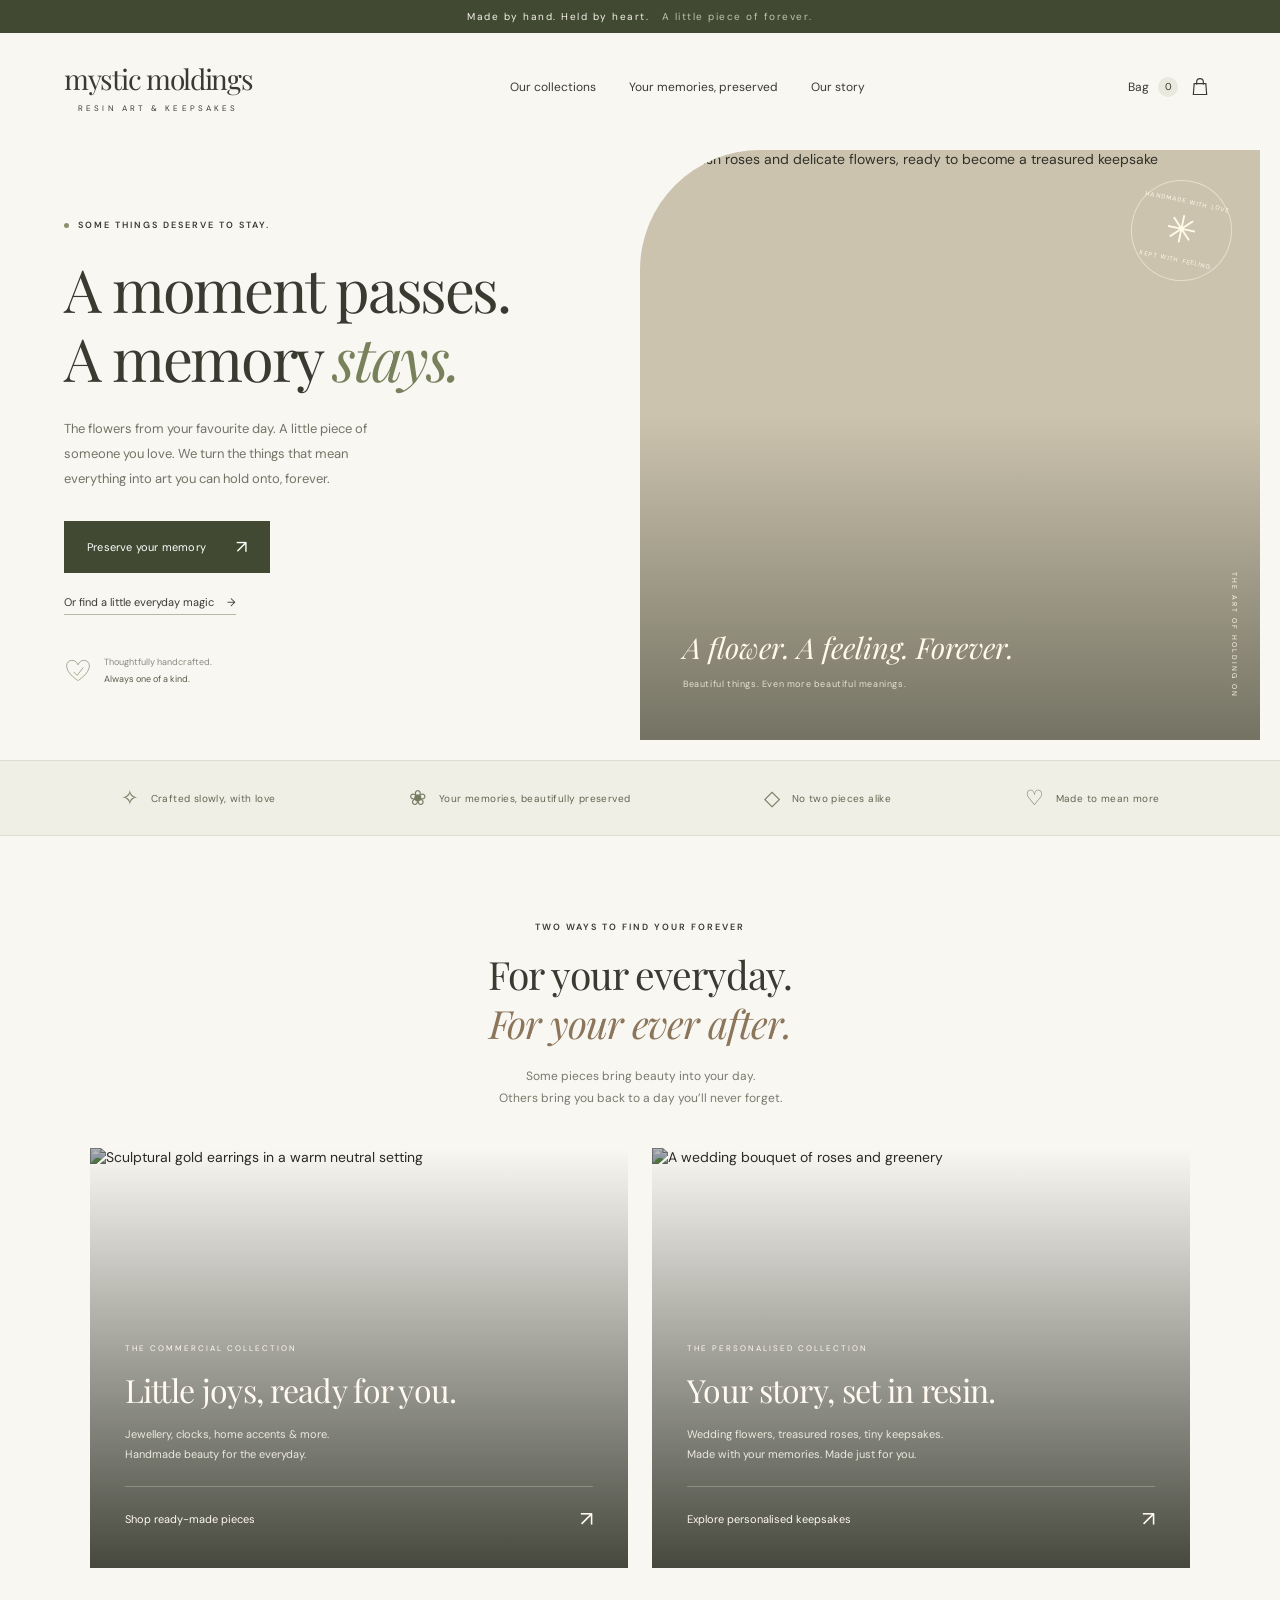
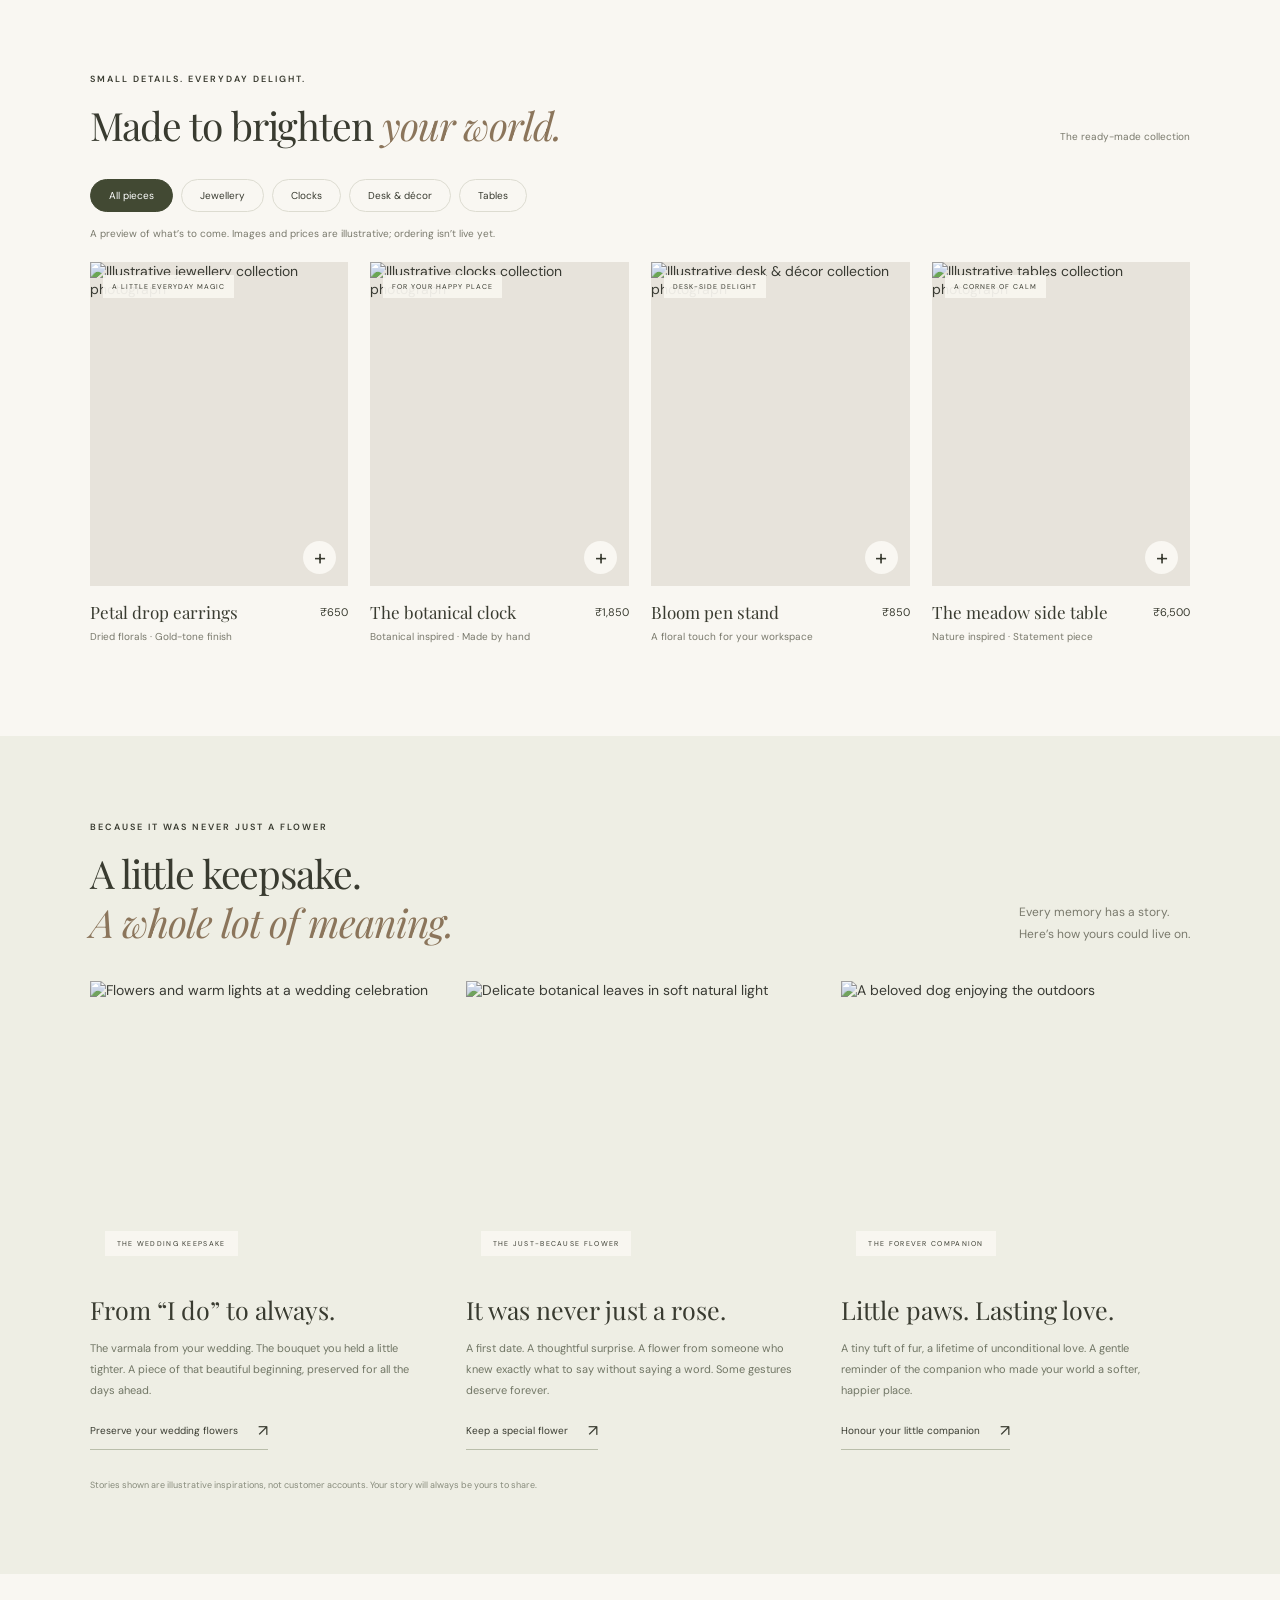
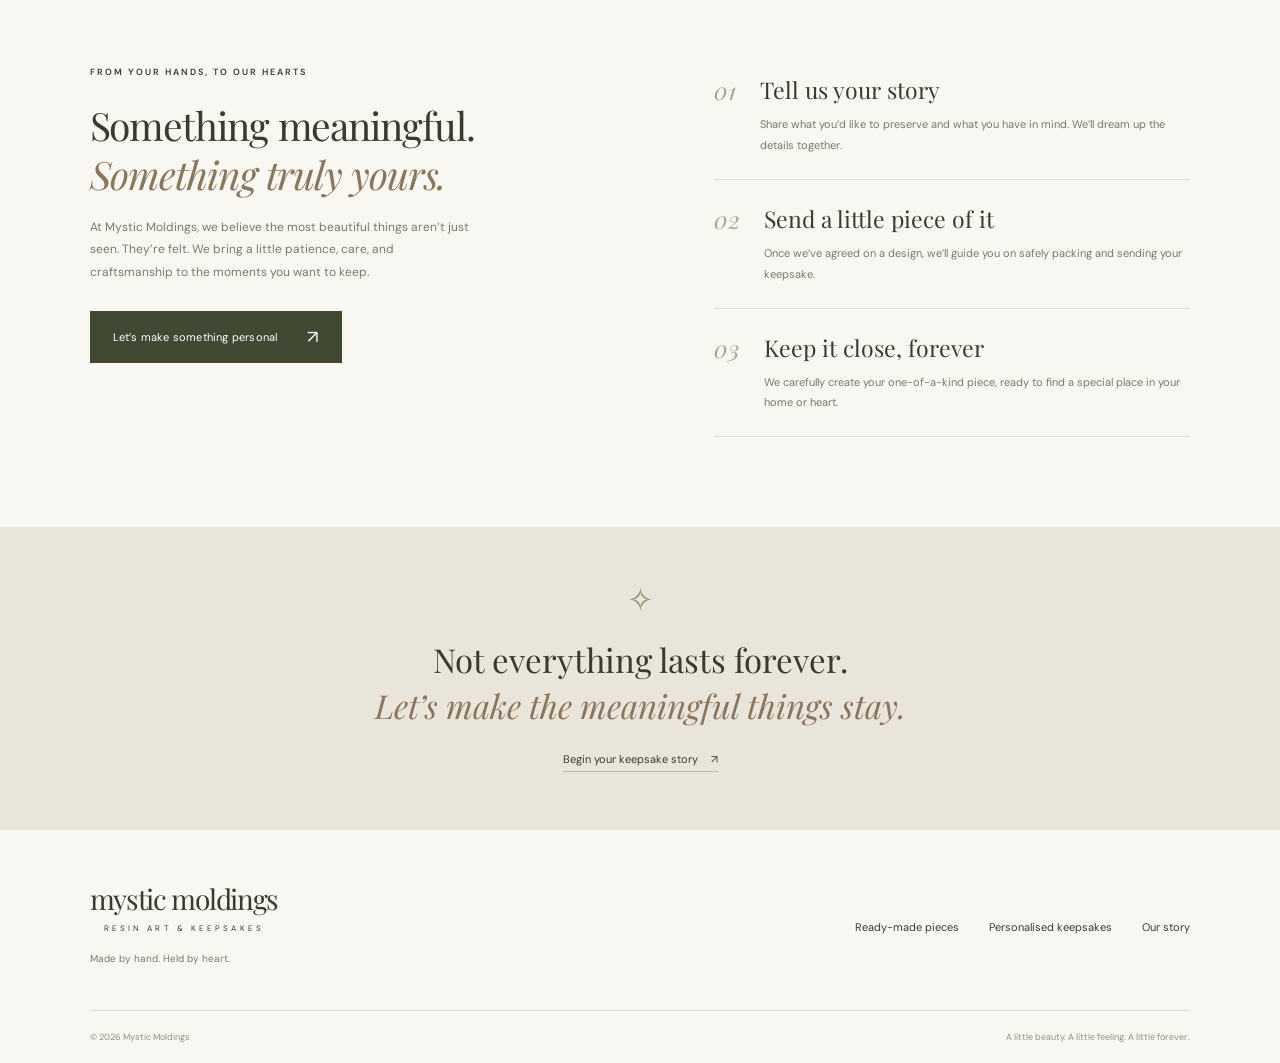
==== index.html @ 3c213ba5 "Build Mystic Moldings resin art storefront" ====
<!DOCTYPE html>
<html lang="en">
<head><meta charset="UTF-8"><meta name="viewport" content="width=device-width,initial-scale=1"><meta name="theme-color" content="#f5f1e9"><title>Mystic Moldings — Keep a little forever</title><link rel="preconnect" href="https://fonts.googleapis.com"><link rel="preconnect" href="https://fonts.gstatic.com" crossorigin><link href="https://fonts.googleapis.com/css2?family=DM+Sans:wght@400;500;600;700&family=Manrope:wght@400;500;600&family=Playfair+Display:ital,wght@0,400;0,500;0,600;1,400;1,500&display=swap" rel="stylesheet"><link rel="stylesheet" href="styles.css"></head>
<body>
<div class="announcement">Made by hand. Held by heart. <span>A little piece of forever.</span></div>
<header class="header"><a class="wordmark" href="#" aria-label="Mystic Moldings home">mystic moldings<span>RESIN ART & KEEPSAKES</span></a><nav aria-label="Main navigation"><a href="#collections">Our collections</a><a href="#keepsakes">Your memories, preserved</a><a href="#about">Our story</a></nav><button class="bag-button" id="open-bag" aria-label="Open shopping bag">Bag <span id="bag-count">0</span><svg viewBox="0 0 24 24" fill="none" stroke="currentColor" stroke-width="1.4"><path d="M5 8h14l1 13H4L5 8Z"/><path d="M8 9V6a4 4 0 0 1 8 0v3"/></svg></button></header>
<main>
<section class="hero"><div class="hero-copy"><p class="eyebrow"><span></span> SOME THINGS DESERVE TO STAY.</p><h1>A moment passes.<br>A memory <em>stays.</em></h1><p class="hero-description">The flowers from your favourite day. A little piece of someone you love. We turn the things that mean everything into art you can hold onto, forever.</p><a class="button dark" href="#keepsakes">Preserve your memory <span>↗</span></a><a class="text-link" href="#shop">Or find a little everyday magic <span>→</span></a><div class="hero-footnote"><svg viewBox="0 0 32 32" fill="none" stroke="currentColor"><path d="M16 27S3 19 3 10c0-7 10-9 13-1 3-8 13-6 13 1 0 9-13 17-13 17Z"/><path d="m11 17 4 4 7-9"/></svg><p>Thoughtfully handcrafted.<br><strong>Always one of a kind.</strong></p></div></div><div class="hero-image"><img src="https://images.unsplash.com/photo-1525310072745-f49212b5ac6d?auto=format&fit=crop&w=1400&q=85" alt="Soft blush roses and delicate flowers, ready to become a treasured keepsake"><div class="image-shade"></div><div class="round-seal">HANDMADE WITH LOVE<span>✳</span>KEPT WITH FEELING</div><div class="image-caption"><span>A flower. A feeling. Forever.</span><p>Beautiful things. Even more beautiful meanings.</p></div><span class="photo-label">THE ART OF HOLDING ON</span></div></section>
<div class="values-strip"><span>✧ <span>Crafted slowly, with love</span></span><span>❀ <span>Your memories, beautifully preserved</span></span><span>◇ <span>No two pieces alike</span></span><span>♡ <span>Made to mean more</span></span></div>
<section class="collections section" id="collections"><div class="section-intro"><p class="eyebrow">TWO WAYS TO FIND YOUR FOREVER</p><h2>For your everyday.<br><em>For your ever after.</em></h2><p>Some pieces bring beauty into your day.<br>Others bring you back to a day you’ll never forget.</p></div><div class="collection-grid"><a class="collection-card everyday" href="#shop"><img src="https://images.unsplash.com/photo-1617038260897-41a1f14a8ca0?auto=format&fit=crop&w=1000&q=85" alt="Sculptural gold earrings in a warm neutral setting" loading="lazy"><div class="collection-overlay"><span class="tiny-label">THE COMMERCIAL COLLECTION</span><h3>Little joys, ready for you.</h3><p>Jewellery, clocks, home accents & more.<br>Handmade beauty for the everyday.</p><span class="collection-link">Shop ready-made pieces <b>↗</b></span></div></a><a class="collection-card personal" href="#keepsakes"><img src="https://images.unsplash.com/photo-1523438885200-e635ba2c371e?auto=format&fit=crop&w=1000&q=85" alt="A wedding bouquet of roses and greenery" loading="lazy"><div class="collection-overlay"><span class="tiny-label">THE PERSONALISED COLLECTION</span><h3>Your story, set in resin.</h3><p>Wedding flowers, treasured roses, tiny keepsakes.<br>Made with your memories. Made just for you.</p><span class="collection-link">Explore personalised keepsakes <b>↗</b></span></div></a></div></section>
<section class="shop section" id="shop"><div class="section-top"><div><p class="eyebrow">SMALL DETAILS. EVERYDAY DELIGHT.</p><h2>Made to brighten <em>your world.</em></h2></div><span class="small-note">The ready-made collection</span></div><div class="filters" role="group" aria-label="Filter products"><button class="active" data-filter="All">All pieces</button><button data-filter="Jewellery">Jewellery</button><button data-filter="Clocks">Clocks</button><button data-filter="Desk & décor">Desk & décor</button><button data-filter="Tables">Tables</button></div><p class="preview-note">A preview of what’s to come. Images and prices are illustrative; ordering isn’t live yet.</p><div class="product-grid" id="products"></div></section>
<section class="keepsakes section" id="keepsakes"><div class="section-top"><div><p class="eyebrow">BECAUSE IT WAS NEVER JUST A FLOWER</p><h2>A little keepsake.<br><em>A whole lot of meaning.</em></h2></div><p>Every memory has a story.<br>Here’s how yours could live on.</p></div><div class="story-grid"><article class="story-card"><div class="story-image"><img src="https://images.unsplash.com/photo-1519741497674-611481863552?auto=format&fit=crop&w=800&q=85" alt="Flowers and warm lights at a wedding celebration" loading="lazy"><span>THE WEDDING KEEPSAKE</span></div><h3>From “I do” to always.</h3><p>The varmala from your wedding. The bouquet you held a little tighter. A piece of that beautiful beginning, preserved for all the days ahead.</p><button class="story-link" data-keepsake="Wedding flowers / varmala">Preserve your wedding flowers <span>↗</span></button></article><article class="story-card"><div class="story-image"><img src="https://images.unsplash.com/photo-1497250681960-ef046c08a56e?auto=format&fit=crop&w=800&q=85" alt="Delicate botanical leaves in soft natural light" loading="lazy"><span>THE JUST-BECAUSE FLOWER</span></div><h3>It was never just a rose.</h3><p>A first date. A thoughtful surprise. A flower from someone who knew exactly what to say without saying a word. Some gestures deserve forever.</p><button class="story-link" data-keepsake="Rose / flower bouquet">Keep a special flower <span>↗</span></button></article><article class="story-card"><div class="story-image"><img src="https://images.unsplash.com/photo-1543466835-00a7907e9de1?auto=format&fit=crop&w=800&q=85" alt="A beloved dog enjoying the outdoors" loading="lazy"><span>THE FOREVER COMPANION</span></div><h3>Little paws. Lasting love.</h3><p>A tiny tuft of fur, a lifetime of unconditional love. A gentle reminder of the companion who made your world a softer, happier place.</p><button class="story-link" data-keepsake="Pet hair keepsake">Honour your little companion <span>↗</span></button></article></div><p class="story-disclaimer">Stories shown are illustrative inspirations, not customer accounts. Your story will always be yours to share.</p></section>
<section class="process section" id="about"><div class="process-intro"><p class="eyebrow">FROM YOUR HANDS, TO OUR HEARTS</p><h2>Something meaningful.<br><em>Something truly yours.</em></h2><p>At Mystic Moldings, we believe the most beautiful things aren’t just seen. They’re felt. We bring a little patience, care, and craftsmanship to the moments you want to keep.</p><button class="button dark" data-keepsake="Other special keepsake">Let’s make something personal <span>↗</span></button></div><div class="steps"><div><span>01</span><article><h3>Tell us your story</h3><p>Share what you’d like to preserve and what you have in mind. We’ll dream up the details together.</p></article></div><div><span>02</span><article><h3>Send a little piece of it</h3><p>Once we’ve agreed on a design, we’ll guide you on safely packing and sending your keepsake.</p></article></div><div><span>03</span><article><h3>Keep it close, forever</h3><p>We carefully create your one-of-a-kind piece, ready to find a special place in your home or heart.</p></article></div></div></section>
<section class="closing"><span>✧</span><p>Not everything lasts forever.<br><em>Let’s make the meaningful things stay.</em></p><button class="text-link" data-keepsake="Other special keepsake">Begin your keepsake story <span>↗</span></button></section>
</main><footer><div><a class="wordmark" href="#">mystic moldings<span>RESIN ART & KEEPSAKES</span></a><p>Made by hand. Held by heart.</p></div><div class="footer-links"><a href="#shop">Ready-made pieces</a><a href="#keepsakes">Personalised keepsakes</a><a href="#about">Our story</a></div><div class="footer-bottom"><span>© <span id="year"></span> Mystic Moldings</span><span>A little beauty. A little feeling. A little forever.</span></div></footer>
<dialog id="bag-dialog"><div class="dialog-heading"><h2>Your bag <em id="bag-title-count"></em></h2><button class="close" data-close aria-label="Close shopping bag">×</button></div><div id="bag-items"></div><div id="bag-total"></div><p class="dialog-note">This is a collection preview. Checkout will be available when the shop launches.</p><button class="button dark full" data-close>Continue exploring <span>→</span></button></dialog>
<dialog id="custom-dialog"><div class="dialog-heading"><h2>Start <em>your story.</em></h2><button class="close" data-close aria-label="Close personalisation form">×</button></div><p class="form-intro">A few little details to imagine your one-of-a-kind keepsake.</p><form id="custom-form"><label>Your name<input name="name" required maxlength="80" autocomplete="name" placeholder="What should we call you?"></label><label>Email address<input name="email" type="email" required autocomplete="email" placeholder="you@example.com"></label><label>What would you like to preserve?<select name="keepsake"><option>Wedding flowers / varmala</option><option>Rose / flower bouquet</option><option>Pet hair keepsake</option><option>Other special keepsake</option></select></label><label>A little about your idea<textarea name="story" rows="3" maxlength="2000" placeholder="A favourite shape, a meaningful detail, or the story behind it…"></textarea></label><p class="dialog-note">The enquiry service isn’t connected yet. You can download your details to keep and share later. Nothing is sent or stored online.</p><button class="button dark full" type="submit">Download my enquiry <span>↓</span></button><p id="form-status" role="status"></p></form></dialog><div class="toast" id="toast" role="status"></div><script src="script.js"></script>
</body></html>
---- styles.css ----
:root{--paper:#f9f7f2;--ink:#393b30;--muted:#79796c;--line:#dddcd1;--olive:#424933;--serif:'Playfair Display',Georgia,serif}*{box-sizing:border-box}html{scroll-behavior:smooth;scroll-padding-top:30px}body{margin:0;background:var(--paper);color:var(--ink);font-family:'DM Sans',sans-serif;font-size:14px}button,input,select,textarea{font:inherit}button,a{-webkit-tap-highlight-color:transparent}button{cursor:pointer}a{color:inherit;text-decoration:none}button{color:inherit}button:focus-visible,a:focus-visible{outline:2px solid #a77751;outline-offset:5px}.announcement{background:var(--olive);color:#f6f3e9;text-align:center;padding:10px 20px;font-size:10px;letter-spacing:1.5px}.announcement span{margin-left:8px;opacity:.7}.header{max-width:1500px;margin:auto;padding:27px 5%;display:flex;align-items:center;justify-content:space-between;gap:24px}.wordmark{font-family:var(--serif);font-size:28px;letter-spacing:-1.3px;display:inline-block;white-space:nowrap}.wordmark>span{font-family:'DM Sans',sans-serif;display:block;text-align:center;font-size:8px;letter-spacing:3.1px;margin-top:6px}.header nav{display:flex;gap:33px;font-size:12px}.header nav a:hover,.footer-links a:hover{color:#9c6b4d}.bag-button{border:0;background:none;display:flex;gap:9px;align-items:center;font-size:12px}.bag-button svg{width:20px;margin-left:3px}.bag-button>span{background:#e9e9df;border-radius:50%;height:20px;width:20px;display:grid;place-items:center;font-size:10px}.hero{max-width:1500px;margin:auto;display:grid;grid-template-columns:1fr 1fr;min-height:620px}.hero-copy{padding:77px 10% 48px}.eyebrow{font-size:9px;font-weight:600;letter-spacing:2px;line-height:1.8;margin:0 0 21px}.hero .eyebrow{display:flex;align-items:center;gap:9px}.eyebrow>span{height:5px;width:5px;background:#8b906c;border-radius:50%}h1,h2,h3,p{margin-top:0}h1,h2,h3{font-family:var(--serif);font-weight:400}h1{font-size:clamp(44px,4.65vw,70px);line-height:1.16;letter-spacing:-2.4px;margin-bottom:25px}em{font-weight:400;color:#8b755b}h1 em{color:#78805c}.hero-description{max-width:345px;font-size:13px;line-height:1.9;color:#737365;margin-bottom:30px}.button{display:inline-flex;align-items:center;justify-content:space-between;gap:30px;border:0;padding:17px 23px;font-size:11px;letter-spacing:.2px;transition:background .2s,transform .2s}.button:hover{transform:translateY(-2px)}.dark{background:var(--olive);color:white}.dark:hover{background:#596145}.button>span{font-size:18px;line-height:1}.text-link{display:flex;align-items:center;width:max-content;gap:13px;font-size:11px;background:none;padding:0 0 5px;border:0;border-bottom:1px solid #b9b8a7}.hero .text-link{margin-top:22px}.hero-footnote{display:flex;align-items:center;gap:12px;margin-top:39px}.hero-footnote svg{width:28px;color:#999f83}.hero-footnote p{font-size:9px;line-height:1.8;margin:0;color:#8a8a7e}.hero-footnote strong{font-weight:400;color:#565b48}.hero-image{position:relative;overflow:hidden;margin:10px 20px 20px 0;border-radius:120px 0 0 0;min-height:590px;background:#ccc3ae}.hero-image>img{width:100%;height:100%;position:absolute;object-fit:cover;object-position:center 57%;filter:brightness(.82) saturate(.68)}.image-shade{position:absolute;inset:0;background:linear-gradient(transparent 45%,#23291e85)}.round-seal{position:absolute;top:30px;right:28px;border-radius:50%;width:101px;height:101px;border:1px solid #f4f3dc99;display:flex;flex-direction:column;justify-content:center;align-items:center;color:#fffbe8;font-size:6px;letter-spacing:1.2px;transform:rotate(12deg);gap:3px}.round-seal span{font-size:38px;line-height:1.2}.image-caption{position:absolute;bottom:50px;left:43px;color:#fff9ec}.image-caption>span{font-family:var(--serif);font-style:italic;font-size:29px}.image-caption p{font-size:9px;letter-spacing:.6px;margin:12px 0 0;opacity:.8}.photo-label{position:absolute;right:21px;bottom:42px;writing-mode:vertical-rl;color:#fff9ec;font-size:7px;letter-spacing:2px}.values-strip{display:flex;justify-content:space-around;gap:20px;padding:23px 5%;border-block:1px solid var(--line);background:#efefe5}.values-strip>span{display:flex;align-items:center;gap:12px;color:#747b5f;font-size:21px}.values-strip>span>span{color:#616651;font-size:10px;letter-spacing:.4px}.section{padding:83px 7%;max-width:1440px;margin:auto}.section-intro{text-align:center;margin-bottom:38px}.section-intro .eyebrow{margin-bottom:15px}h2{font-size:39px;line-height:1.25;letter-spacing:-1.1px;margin-bottom:17px}.section-intro>p:last-child,.section-top>p{font-size:12px;color:var(--muted);line-height:1.9;margin:0}.collection-grid{display:grid;grid-template-columns:1fr 1fr;gap:24px}.collection-card{height:420px;position:relative;overflow:hidden}.collection-card>img{width:100%;height:100%;object-fit:cover;transition:transform .6s;filter:brightness(.72) saturate(.65)}.collection-card:hover>img{transform:scale(1.035)}.collection-overlay{position:absolute;inset:0;background:linear-gradient(transparent,#24271bd6);display:flex;flex-direction:column;justify-content:flex-end;padding:35px;color:#fff9ef}.tiny-label{font-size:8px;letter-spacing:2px;margin-bottom:15px}.collection-overlay h3{font-size:32px;margin-bottom:13px;letter-spacing:-.7px}.collection-overlay p{font-size:11px;line-height:1.9;color:#ece9de}.collection-link{display:flex;justify-content:space-between;align-items:center;border-top:1px solid #ddd9c94f;margin-top:10px;padding-top:18px;font-size:11px}.collection-link b{font-size:21px;font-weight:400}.shop{padding-top:20px}.section-top{display:flex;justify-content:space-between;align-items:flex-end;gap:30px;margin-bottom:26px}.section-top .eyebrow{margin-bottom:14px}.section-top h2{margin:0}.small-note{font-size:10px;color:var(--muted);padding-bottom:7px}.filters{display:flex;gap:8px;margin:29px 0 15px;flex-wrap:wrap}.filters button{border:1px solid var(--line);border-radius:20px;background:transparent;padding:9px 18px;font-size:10px}.filters .active{background:var(--olive);border-color:var(--olive);color:white}.preview-note{font-size:10px;color:var(--muted);margin-bottom:22px}.product-grid{display:grid;grid-template-columns:repeat(4,1fr);gap:22px}.product-image{aspect-ratio:4/5;position:relative;background:#e7e3db;overflow:hidden}.product-image img{height:100%;width:100%;object-fit:cover;filter:saturate(.7);transition:transform .4s}.product-card:hover img{transform:scale(1.04)}.product-tag{position:absolute;left:13px;top:13px;font-size:7px;letter-spacing:1px;background:#f9f7f0ed;padding:7px 9px}.add-bag{position:absolute;right:12px;bottom:12px;border:0;background:var(--paper);border-radius:50%;width:33px;height:33px;font-size:22px;transition:background .2s}.add-bag:hover{background:#dfe3cf}.product-meta{display:flex;justify-content:space-between;gap:6px;align-items:center;margin-top:15px}.product-meta h3{font-size:17px;margin:0}.product-meta span{font-size:11px;white-space:nowrap}.product-card>p{font-size:10px;color:var(--muted);margin-top:7px}.keepsakes{background:#eeeee4;max-width:none;padding-inline:max(7%,calc((100% - 1240px)/2))}.story-grid{display:grid;grid-template-columns:repeat(3,1fr);gap:27px;margin-top:35px}.story-image{height:290px;position:relative;overflow:hidden}.story-image img{width:100%;height:100%;object-fit:cover;filter:saturate(.6)}.story-image span{position:absolute;bottom:15px;left:15px;background:#f9f7f2ed;padding:8px 12px;font-size:7px;letter-spacing:1.3px}.story-card h3{font-size:25px;margin:22px 0 12px}.story-card>p{font-size:11px;line-height:1.9;color:#717665;max-width:330px}.story-link{border:0;border-bottom:1px solid #b9beaa;background:none;font-size:10px;padding:8px 0;display:flex;gap:20px;align-items:center}.story-link span{font-size:16px}.story-disclaimer{font-size:9px;color:#878b7b;margin:29px 0 0}.process{display:grid;grid-template-columns:1.1fr 1fr;gap:100px;padding-block:90px}.process-intro>p:not(.eyebrow){font-size:12px;line-height:1.9;color:var(--muted);max-width:380px;margin-bottom:27px}.steps>div{display:flex;gap:24px;padding:23px 0;border-bottom:1px solid var(--line)}.steps>div:first-child{padding-top:10px}.steps>div>span{font-family:var(--serif);font-style:italic;font-size:24px;color:#a2a68f}.steps h3{font-size:23px;margin-bottom:9px}.steps p{font-size:11px;color:var(--muted);line-height:1.9;margin-bottom:0}.closing{text-align:center;background:#e9e5db;padding:52px 20px 58px}.closing>span{font-size:32px;color:#939878}.closing>p{font-family:var(--serif);font-size:33px;line-height:1.4;margin:15px 0 23px}.closing .text-link{margin:auto}footer{padding:50px 7% 20px;display:flex;justify-content:space-between;flex-wrap:wrap;gap:35px}footer>div>p{font-size:10px;color:var(--muted);margin-top:17px}.footer-links{display:flex;gap:30px;align-items:center;font-size:11px}.footer-bottom{width:100%;border-top:1px solid var(--line);padding-top:20px;display:flex;justify-content:space-between;color:#909183;font-size:9px}dialog{border:1px solid var(--line);background:var(--paper);color:var(--ink);padding:30px;width:min(520px,calc(100% - 30px));max-height:90dvh}dialog::backdrop{background:#21281980;backdrop-filter:blur(4px)}.dialog-heading{display:flex;justify-content:space-between;align-items:center;gap:20px}.dialog-heading h2{font-size:30px}.close{border:0;background:none;font-size:28px;padding:0 5px;align-self:flex-start}.dialog-note{font-size:11px;color:var(--muted);line-height:1.7;margin:20px 0}.full{width:100%}.form-intro{font-size:12px;color:var(--muted);line-height:1.7}form label{display:block;margin-top:18px;font-size:11px}input,select,textarea{display:block;width:100%;margin-top:8px;padding:12px;border:1px solid #cfcebf;border-radius:0;background:#fffdf7;color:var(--ink);font-size:12px}textarea{resize:vertical}.toast{position:fixed;bottom:25px;left:50%;transform:translate(-50%,20px);background:var(--olive);color:white;padding:14px 24px;font-size:12px;opacity:0;pointer-events:none;transition:.3s;z-index:5}.toast.visible{opacity:1;transform:translate(-50%,0)}.bag-item{display:flex;align-items:center;gap:15px;padding:17px 0;border-bottom:1px solid var(--line)}.bag-item img{width:62px;height:75px;object-fit:cover}.bag-item-info{flex:1}.bag-item h3{font-size:19px;margin-bottom:7px}.bag-item p{font-size:11px;margin:0}.remove-item{background:none;border:0;font-size:10px;text-decoration:underline}#bag-total{margin-top:20px;display:flex;justify-content:space-between}#form-status{font-size:11px;line-height:1.6} .empty-bag{padding:30px 0;color:var(--muted);line-height:1.8}
@media(min-width:1500px){.hero-copy{padding-left:75px}.hero-image{margin-right:0}}@media(max-width:1000px){.header nav{gap:18px}.hero-copy{padding:60px 8% 35px}h1{font-size:49px}.hero-image{min-height:560px}.hero{min-height:0}.image-caption{left:25px}.image-caption>span{font-size:25px}.section{padding:65px 5%}.shop{padding-top:15px}.collection-card{height:380px}.collection-overlay{padding:25px}.collection-overlay h3{font-size:27px}.product-grid{gap:15px}.product-meta{align-items:flex-start;flex-direction:column}.story-image{height:240px}.process{gap:45px}h2{font-size:34px}}@media(max-width:700px){.announcement{font-size:8px;padding:9px}.announcement span{margin-left:3px}.header{padding:21px 6%;flex-wrap:wrap;gap:21px}.wordmark{font-size:25px}.header nav{order:3;width:100%;justify-content:space-between;gap:10px;font-size:10px}.hero{grid-template-columns:1fr}.hero-copy{padding:42px 7% 35px}.hero .eyebrow{font-size:8px}h1{font-size:clamp(43px,9.7vw,64px)}.hero-description{max-width:400px;font-size:12px}.hero-footnote{margin-top:25px}.hero-image{min-height:420px;margin:0 5% 24px;border-radius:85px 0 0 0}.image-caption{bottom:30px;left:26px}.round-seal{width:82px;height:82px;font-size:5px;right:22px;top:22px}.values-strip{display:grid;grid-template-columns:1fr 1fr;gap:15px;padding:19px 6%}.values-strip>span{gap:8px;font-size:19px}.values-strip>span>span{font-size:8px;letter-spacing:0}.section{padding:52px 6%}h2{font-size:32px}.section-intro{margin-bottom:28px}.collection-grid{grid-template-columns:1fr;gap:18px}.collection-card{height:370px}.collection-overlay{padding:27px}.collection-overlay h3{font-size:30px}.section-top{display:block}.section-top>p{margin-top:18px}.small-note{display:block;margin-top:15px}.shop{padding-top:8px}.product-grid{grid-template-columns:repeat(2,1fr);gap:23px 15px}.product-meta h3{font-size:18px}.filters{gap:6px}.filters button{padding:8px 12px;font-size:9px}.preview-note{line-height:1.7}.story-grid{grid-template-columns:1fr;gap:35px}.story-image{height:330px}.story-card>p{max-width:none}.story-card h3{margin-top:18px}.story-disclaimer{line-height:1.7}.process{grid-template-columns:1fr;gap:30px}.closing>p{font-size:27px}.footer-links{flex-direction:column;align-items:flex-start;gap:14px}.footer-bottom{font-size:8px;gap:20px;line-height:1.7}footer{padding:37px 6% 20px}.photo-label{font-size:6px}.toast{max-width:90%;width:max-content;text-align:center}.dialog-heading h2{font-size:27px}}@media(prefers-reduced-motion:reduce){html{scroll-behavior:auto}*,*::before,*::after{transition:none!important}}
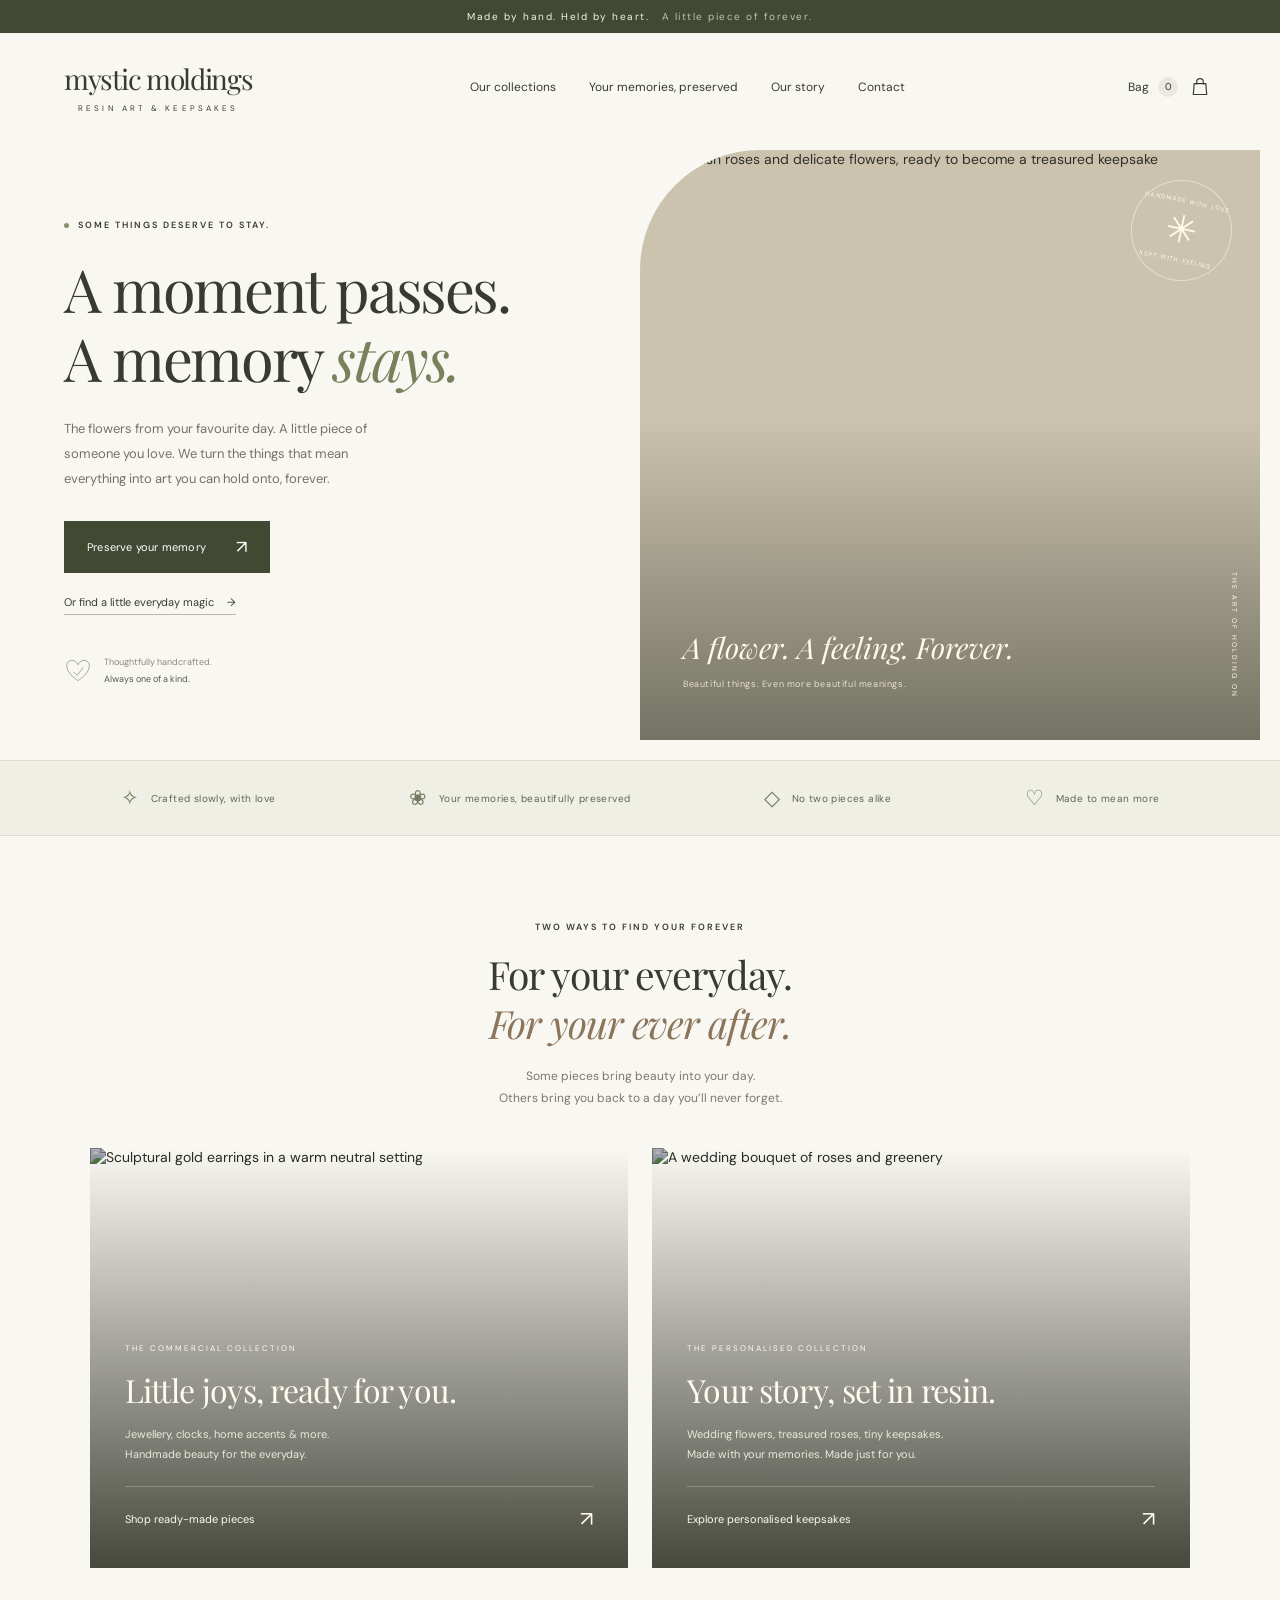
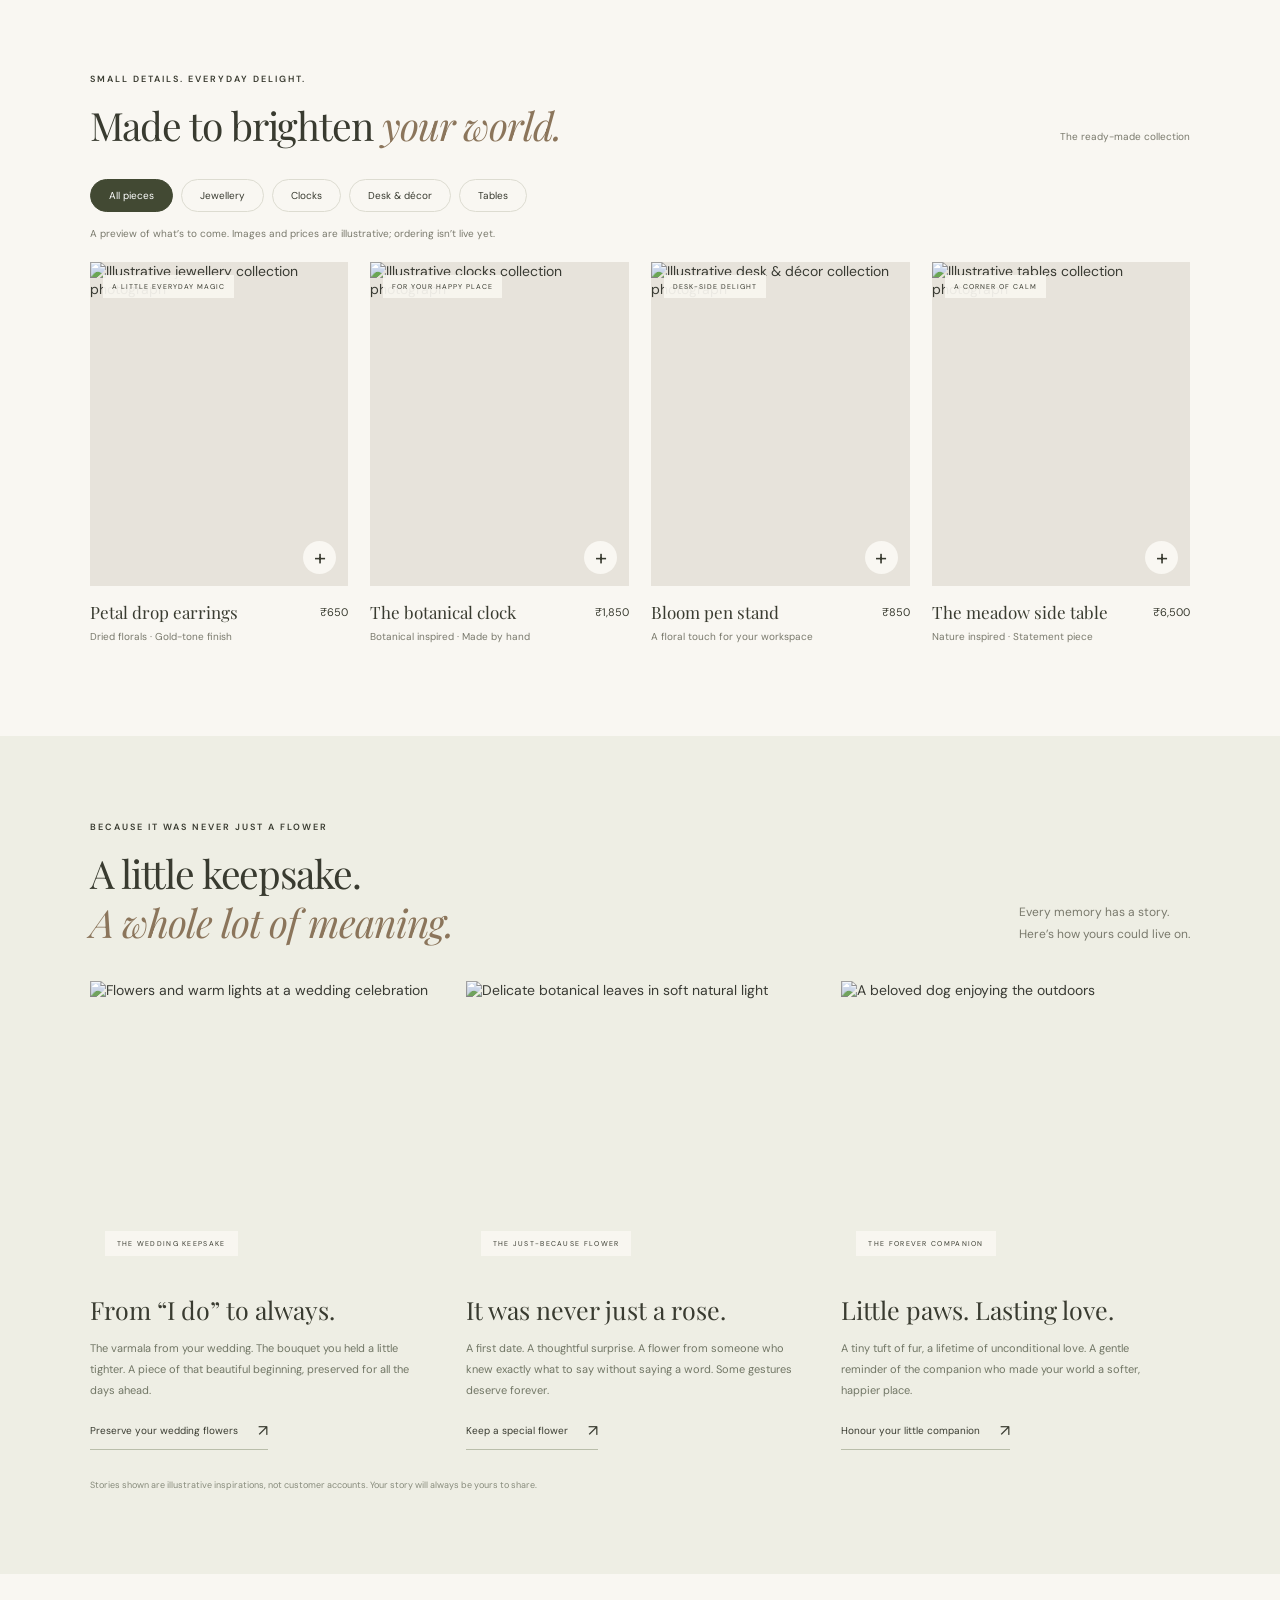
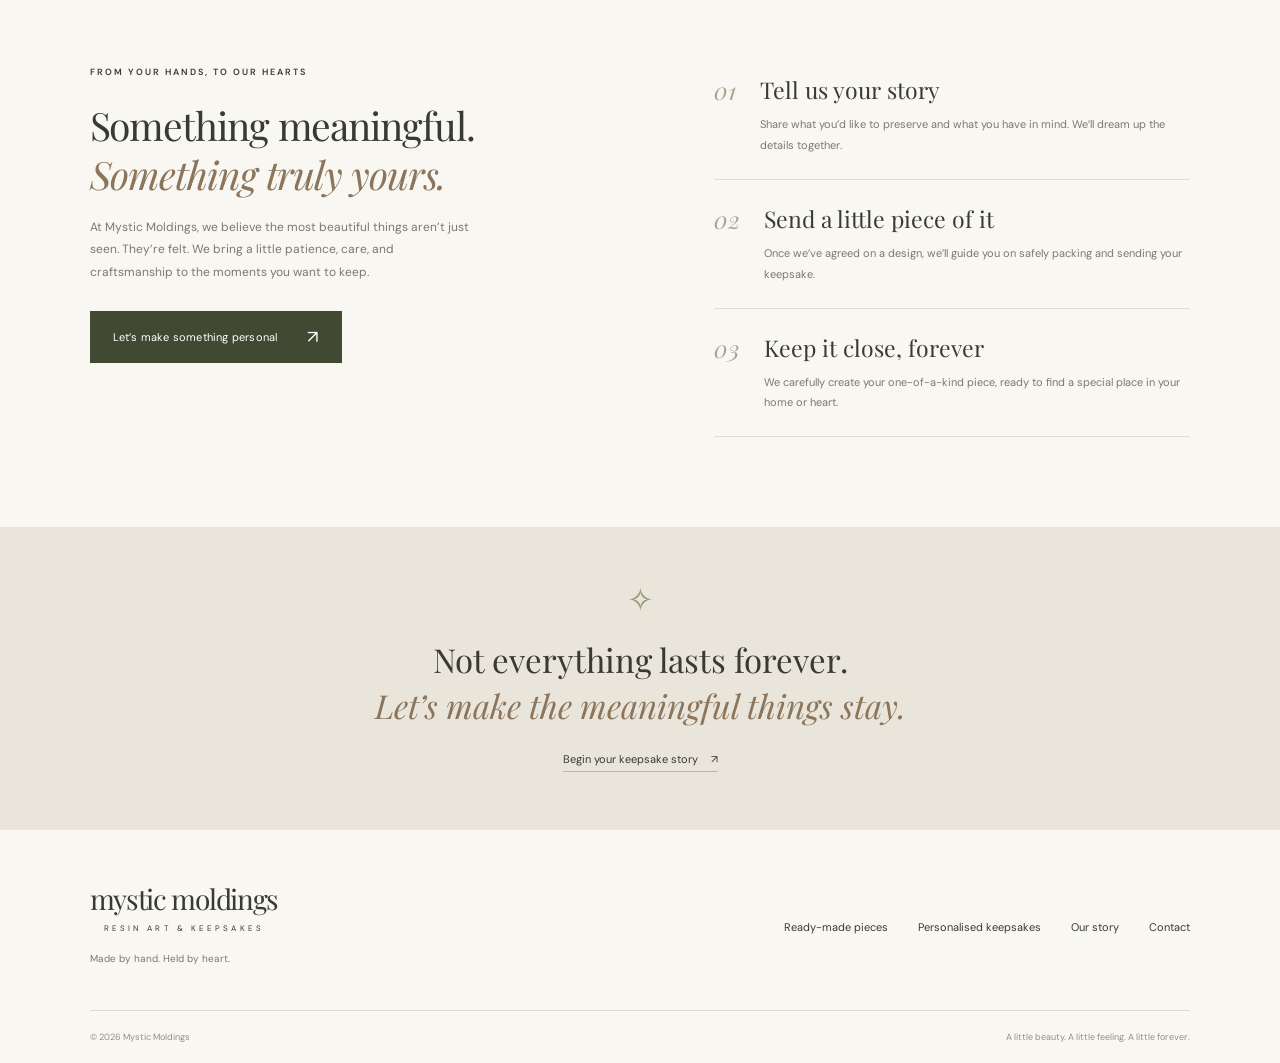
==== commit 8fd35c90: "Add contact page with enquiry draft form and FAQs" ====
--- a/index.html
+++ b/index.html
@@ -3,7 +3,7 @@
 <head><meta charset="UTF-8"><meta name="viewport" content="width=device-width,initial-scale=1"><meta name="theme-color" content="#f5f1e9"><title>Mystic Moldings — Keep a little forever</title><link rel="preconnect" href="https://fonts.googleapis.com"><link rel="preconnect" href="https://fonts.gstatic.com" crossorigin><link href="https://fonts.googleapis.com/css2?family=DM+Sans:wght@400;500;600;700&family=Manrope:wght@400;500;600&family=Playfair+Display:ital,wght@0,400;0,500;0,600;1,400;1,500&display=swap" rel="stylesheet"><link rel="stylesheet" href="styles.css"></head>
 <body>
 <div class="announcement">Made by hand. Held by heart. <span>A little piece of forever.</span></div>
-<header class="header"><a class="wordmark" href="#" aria-label="Mystic Moldings home">mystic moldings<span>RESIN ART & KEEPSAKES</span></a><nav aria-label="Main navigation"><a href="#collections">Our collections</a><a href="#keepsakes">Your memories, preserved</a><a href="#about">Our story</a></nav><button class="bag-button" id="open-bag" aria-label="Open shopping bag">Bag <span id="bag-count">0</span><svg viewBox="0 0 24 24" fill="none" stroke="currentColor" stroke-width="1.4"><path d="M5 8h14l1 13H4L5 8Z"/><path d="M8 9V6a4 4 0 0 1 8 0v3"/></svg></button></header>
+<header class="header"><a class="wordmark" href="#" aria-label="Mystic Moldings home">mystic moldings<span>RESIN ART & KEEPSAKES</span></a><nav aria-label="Main navigation"><a href="#collections">Our collections</a><a href="#keepsakes">Your memories, preserved</a><a href="#about">Our story</a><a href="contact.html">Contact</a></nav><button class="bag-button" id="open-bag" aria-label="Open shopping bag">Bag <span id="bag-count">0</span><svg viewBox="0 0 24 24" fill="none" stroke="currentColor" stroke-width="1.4"><path d="M5 8h14l1 13H4L5 8Z"/><path d="M8 9V6a4 4 0 0 1 8 0v3"/></svg></button></header>
 <main>
 <section class="hero"><div class="hero-copy"><p class="eyebrow"><span></span> SOME THINGS DESERVE TO STAY.</p><h1>A moment passes.<br>A memory <em>stays.</em></h1><p class="hero-description">The flowers from your favourite day. A little piece of someone you love. We turn the things that mean everything into art you can hold onto, forever.</p><a class="button dark" href="#keepsakes">Preserve your memory <span>↗</span></a><a class="text-link" href="#shop">Or find a little everyday magic <span>→</span></a><div class="hero-footnote"><svg viewBox="0 0 32 32" fill="none" stroke="currentColor"><path d="M16 27S3 19 3 10c0-7 10-9 13-1 3-8 13-6 13 1 0 9-13 17-13 17Z"/><path d="m11 17 4 4 7-9"/></svg><p>Thoughtfully handcrafted.<br><strong>Always one of a kind.</strong></p></div></div><div class="hero-image"><img src="https://images.unsplash.com/photo-1525310072745-f49212b5ac6d?auto=format&fit=crop&w=1400&q=85" alt="Soft blush roses and delicate flowers, ready to become a treasured keepsake"><div class="image-shade"></div><div class="round-seal">HANDMADE WITH LOVE<span>✳</span>KEPT WITH FEELING</div><div class="image-caption"><span>A flower. A feeling. Forever.</span><p>Beautiful things. Even more beautiful meanings.</p></div><span class="photo-label">THE ART OF HOLDING ON</span></div></section>
 <div class="values-strip"><span>✧ <span>Crafted slowly, with love</span></span><span>❀ <span>Your memories, beautifully preserved</span></span><span>◇ <span>No two pieces alike</span></span><span>♡ <span>Made to mean more</span></span></div>
@@ -12,7 +12,7 @@
 <section class="keepsakes section" id="keepsakes"><div class="section-top"><div><p class="eyebrow">BECAUSE IT WAS NEVER JUST A FLOWER</p><h2>A little keepsake.<br><em>A whole lot of meaning.</em></h2></div><p>Every memory has a story.<br>Here’s how yours could live on.</p></div><div class="story-grid"><article class="story-card"><div class="story-image"><img src="https://images.unsplash.com/photo-1519741497674-611481863552?auto=format&fit=crop&w=800&q=85" alt="Flowers and warm lights at a wedding celebration" loading="lazy"><span>THE WEDDING KEEPSAKE</span></div><h3>From “I do” to always.</h3><p>The varmala from your wedding. The bouquet you held a little tighter. A piece of that beautiful beginning, preserved for all the days ahead.</p><button class="story-link" data-keepsake="Wedding flowers / varmala">Preserve your wedding flowers <span>↗</span></button></article><article class="story-card"><div class="story-image"><img src="https://images.unsplash.com/photo-1497250681960-ef046c08a56e?auto=format&fit=crop&w=800&q=85" alt="Delicate botanical leaves in soft natural light" loading="lazy"><span>THE JUST-BECAUSE FLOWER</span></div><h3>It was never just a rose.</h3><p>A first date. A thoughtful surprise. A flower from someone who knew exactly what to say without saying a word. Some gestures deserve forever.</p><button class="story-link" data-keepsake="Rose / flower bouquet">Keep a special flower <span>↗</span></button></article><article class="story-card"><div class="story-image"><img src="https://images.unsplash.com/photo-1543466835-00a7907e9de1?auto=format&fit=crop&w=800&q=85" alt="A beloved dog enjoying the outdoors" loading="lazy"><span>THE FOREVER COMPANION</span></div><h3>Little paws. Lasting love.</h3><p>A tiny tuft of fur, a lifetime of unconditional love. A gentle reminder of the companion who made your world a softer, happier place.</p><button class="story-link" data-keepsake="Pet hair keepsake">Honour your little companion <span>↗</span></button></article></div><p class="story-disclaimer">Stories shown are illustrative inspirations, not customer accounts. Your story will always be yours to share.</p></section>
 <section class="process section" id="about"><div class="process-intro"><p class="eyebrow">FROM YOUR HANDS, TO OUR HEARTS</p><h2>Something meaningful.<br><em>Something truly yours.</em></h2><p>At Mystic Moldings, we believe the most beautiful things aren’t just seen. They’re felt. We bring a little patience, care, and craftsmanship to the moments you want to keep.</p><button class="button dark" data-keepsake="Other special keepsake">Let’s make something personal <span>↗</span></button></div><div class="steps"><div><span>01</span><article><h3>Tell us your story</h3><p>Share what you’d like to preserve and what you have in mind. We’ll dream up the details together.</p></article></div><div><span>02</span><article><h3>Send a little piece of it</h3><p>Once we’ve agreed on a design, we’ll guide you on safely packing and sending your keepsake.</p></article></div><div><span>03</span><article><h3>Keep it close, forever</h3><p>We carefully create your one-of-a-kind piece, ready to find a special place in your home or heart.</p></article></div></div></section>
 <section class="closing"><span>✧</span><p>Not everything lasts forever.<br><em>Let’s make the meaningful things stay.</em></p><button class="text-link" data-keepsake="Other special keepsake">Begin your keepsake story <span>↗</span></button></section>
-</main><footer><div><a class="wordmark" href="#">mystic moldings<span>RESIN ART & KEEPSAKES</span></a><p>Made by hand. Held by heart.</p></div><div class="footer-links"><a href="#shop">Ready-made pieces</a><a href="#keepsakes">Personalised keepsakes</a><a href="#about">Our story</a></div><div class="footer-bottom"><span>© <span id="year"></span> Mystic Moldings</span><span>A little beauty. A little feeling. A little forever.</span></div></footer>
+</main><footer><div><a class="wordmark" href="#">mystic moldings<span>RESIN ART & KEEPSAKES</span></a><p>Made by hand. Held by heart.</p></div><div class="footer-links"><a href="#shop">Ready-made pieces</a><a href="#keepsakes">Personalised keepsakes</a><a href="#about">Our story</a><a href="contact.html">Contact</a></div><div class="footer-bottom"><span>© <span id="year"></span> Mystic Moldings</span><span>A little beauty. A little feeling. A little forever.</span></div></footer>
 <dialog id="bag-dialog"><div class="dialog-heading"><h2>Your bag <em id="bag-title-count"></em></h2><button class="close" data-close aria-label="Close shopping bag">×</button></div><div id="bag-items"></div><div id="bag-total"></div><p class="dialog-note">This is a collection preview. Checkout will be available when the shop launches.</p><button class="button dark full" data-close>Continue exploring <span>→</span></button></dialog>
 <dialog id="custom-dialog"><div class="dialog-heading"><h2>Start <em>your story.</em></h2><button class="close" data-close aria-label="Close personalisation form">×</button></div><p class="form-intro">A few little details to imagine your one-of-a-kind keepsake.</p><form id="custom-form"><label>Your name<input name="name" required maxlength="80" autocomplete="name" placeholder="What should we call you?"></label><label>Email address<input name="email" type="email" required autocomplete="email" placeholder="you@example.com"></label><label>What would you like to preserve?<select name="keepsake"><option>Wedding flowers / varmala</option><option>Rose / flower bouquet</option><option>Pet hair keepsake</option><option>Other special keepsake</option></select></label><label>A little about your idea<textarea name="story" rows="3" maxlength="2000" placeholder="A favourite shape, a meaningful detail, or the story behind it…"></textarea></label><p class="dialog-note">The enquiry service isn’t connected yet. You can download your details to keep and share later. Nothing is sent or stored online.</p><button class="button dark full" type="submit">Download my enquiry <span>↓</span></button><p id="form-status" role="status"></p></form></dialog><div class="toast" id="toast" role="status"></div><script src="script.js"></script>
 </body></html>
--- a/styles.css
+++ b/styles.css
@@ -1,2 +1,27 @@
 :root{--paper:#f9f7f2;--ink:#393b30;--muted:#79796c;--line:#dddcd1;--olive:#424933;--serif:'Playfair Display',Georgia,serif}*{box-sizing:border-box}html{scroll-behavior:smooth;scroll-padding-top:30px}body{margin:0;background:var(--paper);color:var(--ink);font-family:'DM Sans',sans-serif;font-size:14px}button,input,select,textarea{font:inherit}button,a{-webkit-tap-highlight-color:transparent}button{cursor:pointer}a{color:inherit;text-decoration:none}button{color:inherit}button:focus-visible,a:focus-visible{outline:2px solid #a77751;outline-offset:5px}.announcement{background:var(--olive);color:#f6f3e9;text-align:center;padding:10px 20px;font-size:10px;letter-spacing:1.5px}.announcement span{margin-left:8px;opacity:.7}.header{max-width:1500px;margin:auto;padding:27px 5%;display:flex;align-items:center;justify-content:space-between;gap:24px}.wordmark{font-family:var(--serif);font-size:28px;letter-spacing:-1.3px;display:inline-block;white-space:nowrap}.wordmark>span{font-family:'DM Sans',sans-serif;display:block;text-align:center;font-size:8px;letter-spacing:3.1px;margin-top:6px}.header nav{display:flex;gap:33px;font-size:12px}.header nav a:hover,.footer-links a:hover{color:#9c6b4d}.bag-button{border:0;background:none;display:flex;gap:9px;align-items:center;font-size:12px}.bag-button svg{width:20px;margin-left:3px}.bag-button>span{background:#e9e9df;border-radius:50%;height:20px;width:20px;display:grid;place-items:center;font-size:10px}.hero{max-width:1500px;margin:auto;display:grid;grid-template-columns:1fr 1fr;min-height:620px}.hero-copy{padding:77px 10% 48px}.eyebrow{font-size:9px;font-weight:600;letter-spacing:2px;line-height:1.8;margin:0 0 21px}.hero .eyebrow{display:flex;align-items:center;gap:9px}.eyebrow>span{height:5px;width:5px;background:#8b906c;border-radius:50%}h1,h2,h3,p{margin-top:0}h1,h2,h3{font-family:var(--serif);font-weight:400}h1{font-size:clamp(44px,4.65vw,70px);line-height:1.16;letter-spacing:-2.4px;margin-bottom:25px}em{font-weight:400;color:#8b755b}h1 em{color:#78805c}.hero-description{max-width:345px;font-size:13px;line-height:1.9;color:#737365;margin-bottom:30px}.button{display:inline-flex;align-items:center;justify-content:space-between;gap:30px;border:0;padding:17px 23px;font-size:11px;letter-spacing:.2px;transition:background .2s,transform .2s}.button:hover{transform:translateY(-2px)}.dark{background:var(--olive);color:white}.dark:hover{background:#596145}.button>span{font-size:18px;line-height:1}.text-link{display:flex;align-items:center;width:max-content;gap:13px;font-size:11px;background:none;padding:0 0 5px;border:0;border-bottom:1px solid #b9b8a7}.hero .text-link{margin-top:22px}.hero-footnote{display:flex;align-items:center;gap:12px;margin-top:39px}.hero-footnote svg{width:28px;color:#999f83}.hero-footnote p{font-size:9px;line-height:1.8;margin:0;color:#8a8a7e}.hero-footnote strong{font-weight:400;color:#565b48}.hero-image{position:relative;overflow:hidden;margin:10px 20px 20px 0;border-radius:120px 0 0 0;min-height:590px;background:#ccc3ae}.hero-image>img{width:100%;height:100%;position:absolute;object-fit:cover;object-position:center 57%;filter:brightness(.82) saturate(.68)}.image-shade{position:absolute;inset:0;background:linear-gradient(transparent 45%,#23291e85)}.round-seal{position:absolute;top:30px;right:28px;border-radius:50%;width:101px;height:101px;border:1px solid #f4f3dc99;display:flex;flex-direction:column;justify-content:center;align-items:center;color:#fffbe8;font-size:6px;letter-spacing:1.2px;transform:rotate(12deg);gap:3px}.round-seal span{font-size:38px;line-height:1.2}.image-caption{position:absolute;bottom:50px;left:43px;color:#fff9ec}.image-caption>span{font-family:var(--serif);font-style:italic;font-size:29px}.image-caption p{font-size:9px;letter-spacing:.6px;margin:12px 0 0;opacity:.8}.photo-label{position:absolute;right:21px;bottom:42px;writing-mode:vertical-rl;color:#fff9ec;font-size:7px;letter-spacing:2px}.values-strip{display:flex;justify-content:space-around;gap:20px;padding:23px 5%;border-block:1px solid var(--line);background:#efefe5}.values-strip>span{display:flex;align-items:center;gap:12px;color:#747b5f;font-size:21px}.values-strip>span>span{color:#616651;font-size:10px;letter-spacing:.4px}.section{padding:83px 7%;max-width:1440px;margin:auto}.section-intro{text-align:center;margin-bottom:38px}.section-intro .eyebrow{margin-bottom:15px}h2{font-size:39px;line-height:1.25;letter-spacing:-1.1px;margin-bottom:17px}.section-intro>p:last-child,.section-top>p{font-size:12px;color:var(--muted);line-height:1.9;margin:0}.collection-grid{display:grid;grid-template-columns:1fr 1fr;gap:24px}.collection-card{height:420px;position:relative;overflow:hidden}.collection-card>img{width:100%;height:100%;object-fit:cover;transition:transform .6s;filter:brightness(.72) saturate(.65)}.collection-card:hover>img{transform:scale(1.035)}.collection-overlay{position:absolute;inset:0;background:linear-gradient(transparent,#24271bd6);display:flex;flex-direction:column;justify-content:flex-end;padding:35px;color:#fff9ef}.tiny-label{font-size:8px;letter-spacing:2px;margin-bottom:15px}.collection-overlay h3{font-size:32px;margin-bottom:13px;letter-spacing:-.7px}.collection-overlay p{font-size:11px;line-height:1.9;color:#ece9de}.collection-link{display:flex;justify-content:space-between;align-items:center;border-top:1px solid #ddd9c94f;margin-top:10px;padding-top:18px;font-size:11px}.collection-link b{font-size:21px;font-weight:400}.shop{padding-top:20px}.section-top{display:flex;justify-content:space-between;align-items:flex-end;gap:30px;margin-bottom:26px}.section-top .eyebrow{margin-bottom:14px}.section-top h2{margin:0}.small-note{font-size:10px;color:var(--muted);padding-bottom:7px}.filters{display:flex;gap:8px;margin:29px 0 15px;flex-wrap:wrap}.filters button{border:1px solid var(--line);border-radius:20px;background:transparent;padding:9px 18px;font-size:10px}.filters .active{background:var(--olive);border-color:var(--olive);color:white}.preview-note{font-size:10px;color:var(--muted);margin-bottom:22px}.product-grid{display:grid;grid-template-columns:repeat(4,1fr);gap:22px}.product-image{aspect-ratio:4/5;position:relative;background:#e7e3db;overflow:hidden}.product-image img{height:100%;width:100%;object-fit:cover;filter:saturate(.7);transition:transform .4s}.product-card:hover img{transform:scale(1.04)}.product-tag{position:absolute;left:13px;top:13px;font-size:7px;letter-spacing:1px;background:#f9f7f0ed;padding:7px 9px}.add-bag{position:absolute;right:12px;bottom:12px;border:0;background:var(--paper);border-radius:50%;width:33px;height:33px;font-size:22px;transition:background .2s}.add-bag:hover{background:#dfe3cf}.product-meta{display:flex;justify-content:space-between;gap:6px;align-items:center;margin-top:15px}.product-meta h3{font-size:17px;margin:0}.product-meta span{font-size:11px;white-space:nowrap}.product-card>p{font-size:10px;color:var(--muted);margin-top:7px}.keepsakes{background:#eeeee4;max-width:none;padding-inline:max(7%,calc((100% - 1240px)/2))}.story-grid{display:grid;grid-template-columns:repeat(3,1fr);gap:27px;margin-top:35px}.story-image{height:290px;position:relative;overflow:hidden}.story-image img{width:100%;height:100%;object-fit:cover;filter:saturate(.6)}.story-image span{position:absolute;bottom:15px;left:15px;background:#f9f7f2ed;padding:8px 12px;font-size:7px;letter-spacing:1.3px}.story-card h3{font-size:25px;margin:22px 0 12px}.story-card>p{font-size:11px;line-height:1.9;color:#717665;max-width:330px}.story-link{border:0;border-bottom:1px solid #b9beaa;background:none;font-size:10px;padding:8px 0;display:flex;gap:20px;align-items:center}.story-link span{font-size:16px}.story-disclaimer{font-size:9px;color:#878b7b;margin:29px 0 0}.process{display:grid;grid-template-columns:1.1fr 1fr;gap:100px;padding-block:90px}.process-intro>p:not(.eyebrow){font-size:12px;line-height:1.9;color:var(--muted);max-width:380px;margin-bottom:27px}.steps>div{display:flex;gap:24px;padding:23px 0;border-bottom:1px solid var(--line)}.steps>div:first-child{padding-top:10px}.steps>div>span{font-family:var(--serif);font-style:italic;font-size:24px;color:#a2a68f}.steps h3{font-size:23px;margin-bottom:9px}.steps p{font-size:11px;color:var(--muted);line-height:1.9;margin-bottom:0}.closing{text-align:center;background:#e9e5db;padding:52px 20px 58px}.closing>span{font-size:32px;color:#939878}.closing>p{font-family:var(--serif);font-size:33px;line-height:1.4;margin:15px 0 23px}.closing .text-link{margin:auto}footer{padding:50px 7% 20px;display:flex;justify-content:space-between;flex-wrap:wrap;gap:35px}footer>div>p{font-size:10px;color:var(--muted);margin-top:17px}.footer-links{display:flex;gap:30px;align-items:center;font-size:11px}.footer-bottom{width:100%;border-top:1px solid var(--line);padding-top:20px;display:flex;justify-content:space-between;color:#909183;font-size:9px}dialog{border:1px solid var(--line);background:var(--paper);color:var(--ink);padding:30px;width:min(520px,calc(100% - 30px));max-height:90dvh}dialog::backdrop{background:#21281980;backdrop-filter:blur(4px)}.dialog-heading{display:flex;justify-content:space-between;align-items:center;gap:20px}.dialog-heading h2{font-size:30px}.close{border:0;background:none;font-size:28px;padding:0 5px;align-self:flex-start}.dialog-note{font-size:11px;color:var(--muted);line-height:1.7;margin:20px 0}.full{width:100%}.form-intro{font-size:12px;color:var(--muted);line-height:1.7}form label{display:block;margin-top:18px;font-size:11px}input,select,textarea{display:block;width:100%;margin-top:8px;padding:12px;border:1px solid #cfcebf;border-radius:0;background:#fffdf7;color:var(--ink);font-size:12px}textarea{resize:vertical}.toast{position:fixed;bottom:25px;left:50%;transform:translate(-50%,20px);background:var(--olive);color:white;padding:14px 24px;font-size:12px;opacity:0;pointer-events:none;transition:.3s;z-index:5}.toast.visible{opacity:1;transform:translate(-50%,0)}.bag-item{display:flex;align-items:center;gap:15px;padding:17px 0;border-bottom:1px solid var(--line)}.bag-item img{width:62px;height:75px;object-fit:cover}.bag-item-info{flex:1}.bag-item h3{font-size:19px;margin-bottom:7px}.bag-item p{font-size:11px;margin:0}.remove-item{background:none;border:0;font-size:10px;text-decoration:underline}#bag-total{margin-top:20px;display:flex;justify-content:space-between}#form-status{font-size:11px;line-height:1.6} .empty-bag{padding:30px 0;color:var(--muted);line-height:1.8}
 @media(min-width:1500px){.hero-copy{padding-left:75px}.hero-image{margin-right:0}}@media(max-width:1000px){.header nav{gap:18px}.hero-copy{padding:60px 8% 35px}h1{font-size:49px}.hero-image{min-height:560px}.hero{min-height:0}.image-caption{left:25px}.image-caption>span{font-size:25px}.section{padding:65px 5%}.shop{padding-top:15px}.collection-card{height:380px}.collection-overlay{padding:25px}.collection-overlay h3{font-size:27px}.product-grid{gap:15px}.product-meta{align-items:flex-start;flex-direction:column}.story-image{height:240px}.process{gap:45px}h2{font-size:34px}}@media(max-width:700px){.announcement{font-size:8px;padding:9px}.announcement span{margin-left:3px}.header{padding:21px 6%;flex-wrap:wrap;gap:21px}.wordmark{font-size:25px}.header nav{order:3;width:100%;justify-content:space-between;gap:10px;font-size:10px}.hero{grid-template-columns:1fr}.hero-copy{padding:42px 7% 35px}.hero .eyebrow{font-size:8px}h1{font-size:clamp(43px,9.7vw,64px)}.hero-description{max-width:400px;font-size:12px}.hero-footnote{margin-top:25px}.hero-image{min-height:420px;margin:0 5% 24px;border-radius:85px 0 0 0}.image-caption{bottom:30px;left:26px}.round-seal{width:82px;height:82px;font-size:5px;right:22px;top:22px}.values-strip{display:grid;grid-template-columns:1fr 1fr;gap:15px;padding:19px 6%}.values-strip>span{gap:8px;font-size:19px}.values-strip>span>span{font-size:8px;letter-spacing:0}.section{padding:52px 6%}h2{font-size:32px}.section-intro{margin-bottom:28px}.collection-grid{grid-template-columns:1fr;gap:18px}.collection-card{height:370px}.collection-overlay{padding:27px}.collection-overlay h3{font-size:30px}.section-top{display:block}.section-top>p{margin-top:18px}.small-note{display:block;margin-top:15px}.shop{padding-top:8px}.product-grid{grid-template-columns:repeat(2,1fr);gap:23px 15px}.product-meta h3{font-size:18px}.filters{gap:6px}.filters button{padding:8px 12px;font-size:9px}.preview-note{line-height:1.7}.story-grid{grid-template-columns:1fr;gap:35px}.story-image{height:330px}.story-card>p{max-width:none}.story-card h3{margin-top:18px}.story-disclaimer{line-height:1.7}.process{grid-template-columns:1fr;gap:30px}.closing>p{font-size:27px}.footer-links{flex-direction:column;align-items:flex-start;gap:14px}.footer-bottom{font-size:8px;gap:20px;line-height:1.7}footer{padding:37px 6% 20px}.photo-label{font-size:6px}.toast{max-width:90%;width:max-content;text-align:center}.dialog-heading h2{font-size:27px}}@media(prefers-reduced-motion:reduce){html{scroll-behavior:auto}*,*::before,*::after{transition:none!important}}
+/* Contact page */
+[aria-current="page"]{text-decoration:underline;text-underline-offset:6px}
+.contact-intro{text-align:center;background:#eeeee4;max-width:none;padding-block:65px}
+.contact-intro h1{font-size:clamp(39px,4.5vw,64px);margin-bottom:23px}
+.contact-intro>p:last-child{color:var(--muted);font-size:13px;line-height:1.9;margin:0}
+.contact-layout{display:grid;grid-template-columns:1fr 1.25fr;gap:80px;align-items:start}
+.contact-details>p:not(.eyebrow){font-size:12px;line-height:1.9;color:var(--muted);max-width:360px}
+.contact-channel{display:flex;gap:18px;border-bottom:1px solid var(--line);padding:24px 0}
+.contact-channel>span{font-size:25px;color:#82886b}
+.contact-channel h3{font-size:22px;margin-bottom:8px}
+.contact-channel p,.contact-tip>p:last-child{font-size:11px;line-height:1.9;color:var(--muted);margin:0}
+.contact-tip{background:#eeeee4;padding:24px;margin-top:28px}
+.contact-tip .eyebrow{margin-bottom:10px;font-size:8px}
+.contact-form-panel{background:#f0ede5;border:1px solid var(--line);padding:34px}
+.contact-form-panel h2{font-size:31px}
+.contact-form-row{display:grid;grid-template-columns:1fr 1fr;gap:18px}
+.contact-form-panel label>span{color:var(--muted);font-size:9px}
+#contact-status{font-size:11px;line-height:1.8;margin:15px 0 0;color:var(--olive)}
+.contact-faq{max-width:900px;padding-top:0}
+.contact-faq h2{margin-bottom:30px}
+.contact-faq details{border-bottom:1px solid var(--line);padding:21px 0}
+.contact-faq summary{cursor:pointer;font-family:var(--serif);font-size:20px;line-height:1.5}
+.contact-faq details p{font-size:12px;line-height:1.9;color:var(--muted);margin:15px 0 0}
+@media(max-width:1000px){.contact-layout{gap:35px}.contact-form-row{grid-template-columns:1fr;gap:0}.contact-form-panel{padding:26px}.header nav{gap:17px}}
+@media(max-width:700px){.contact-intro{padding:43px 6%}.contact-intro .eyebrow{font-size:8px}.contact-layout{grid-template-columns:1fr;gap:35px}.contact-form-panel{padding:23px}.contact-form-panel h2{font-size:29px}.contact-faq{padding-top:0}.header nav{flex-wrap:wrap;gap:15px}.contact-faq summary{font-size:18px}}
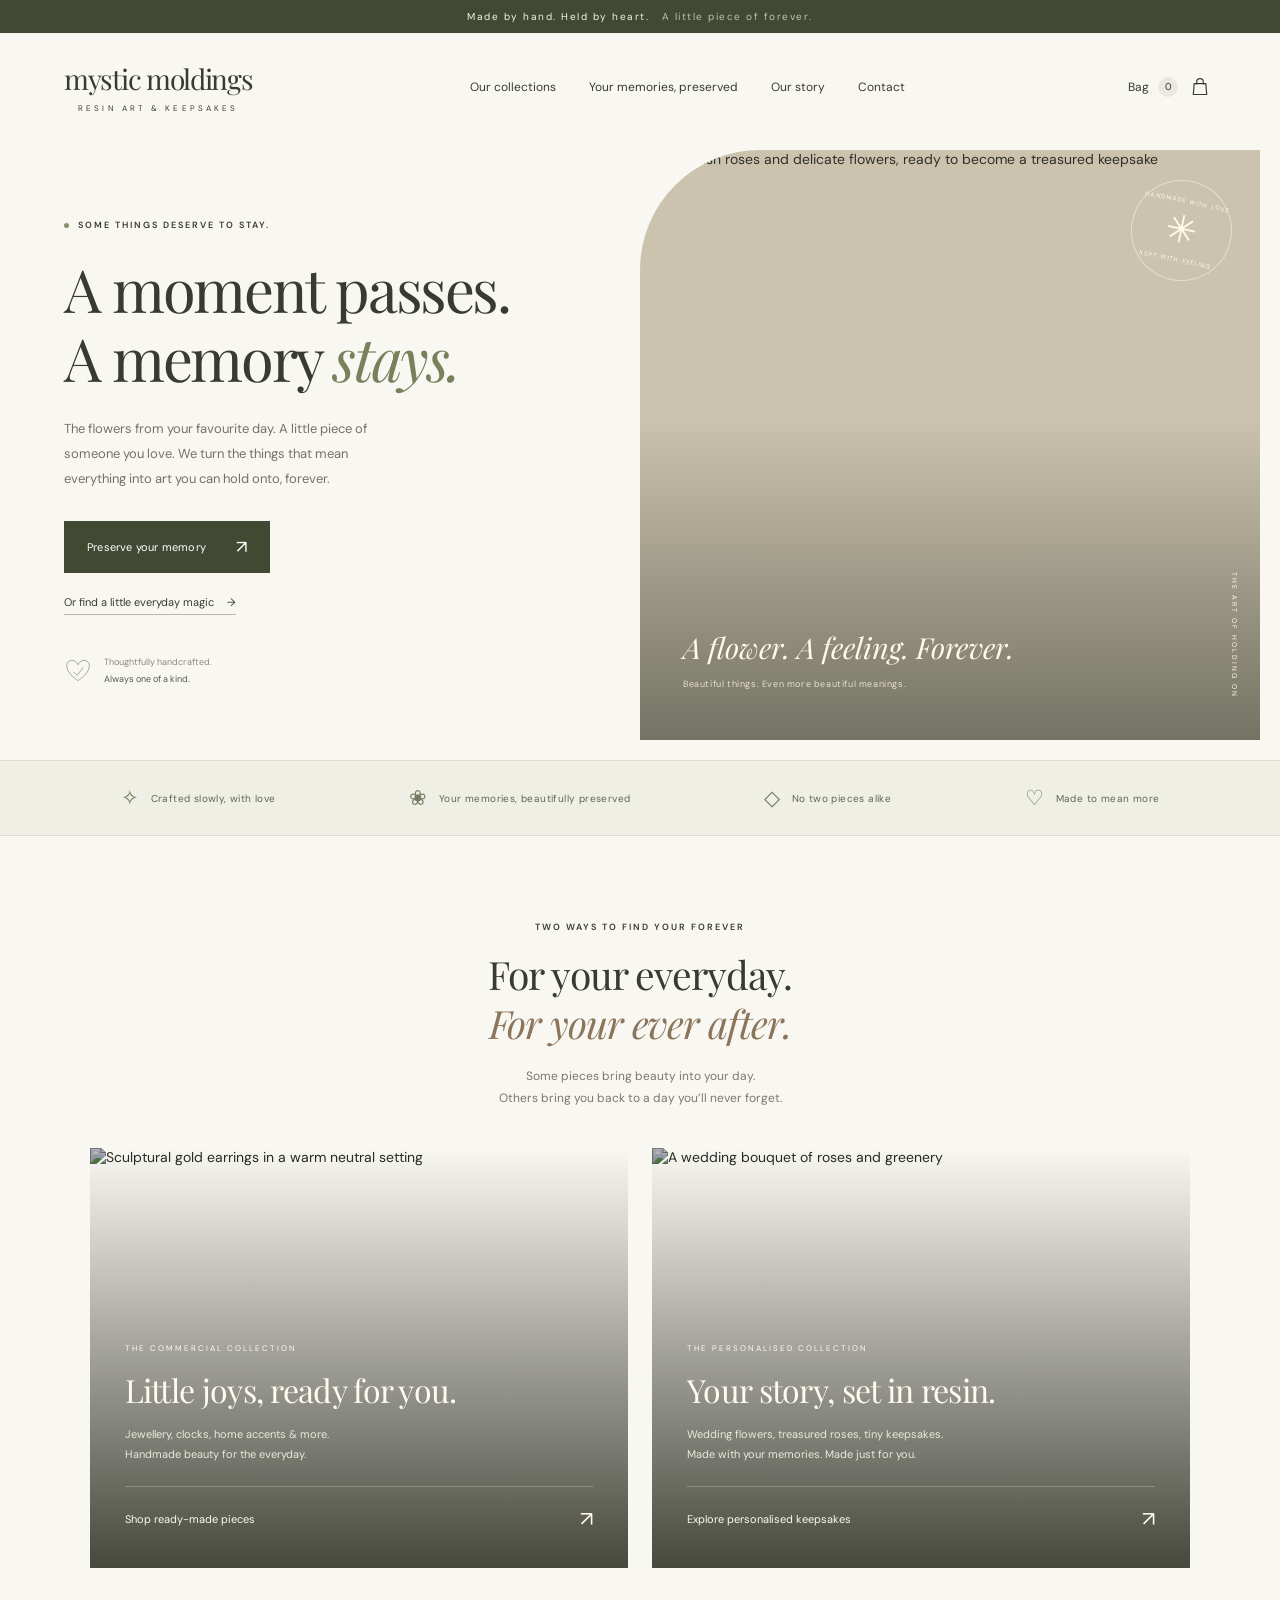
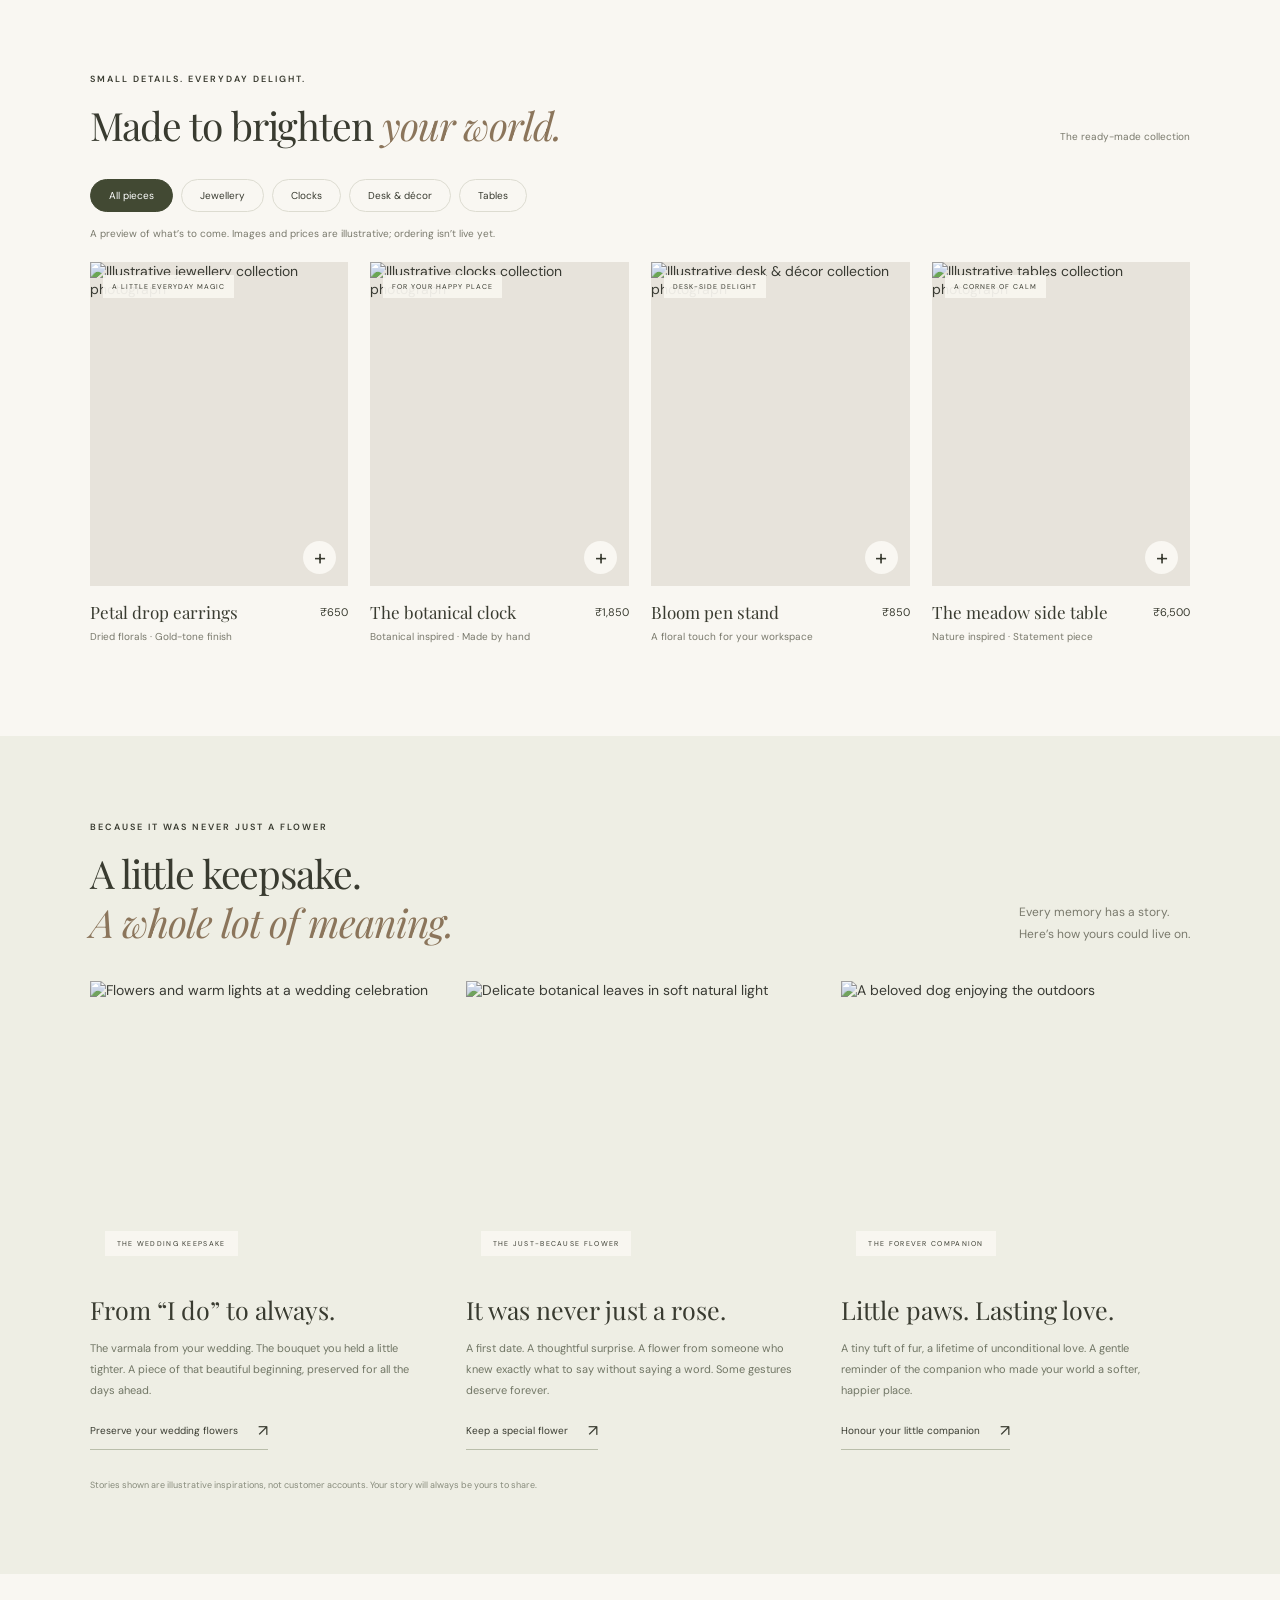
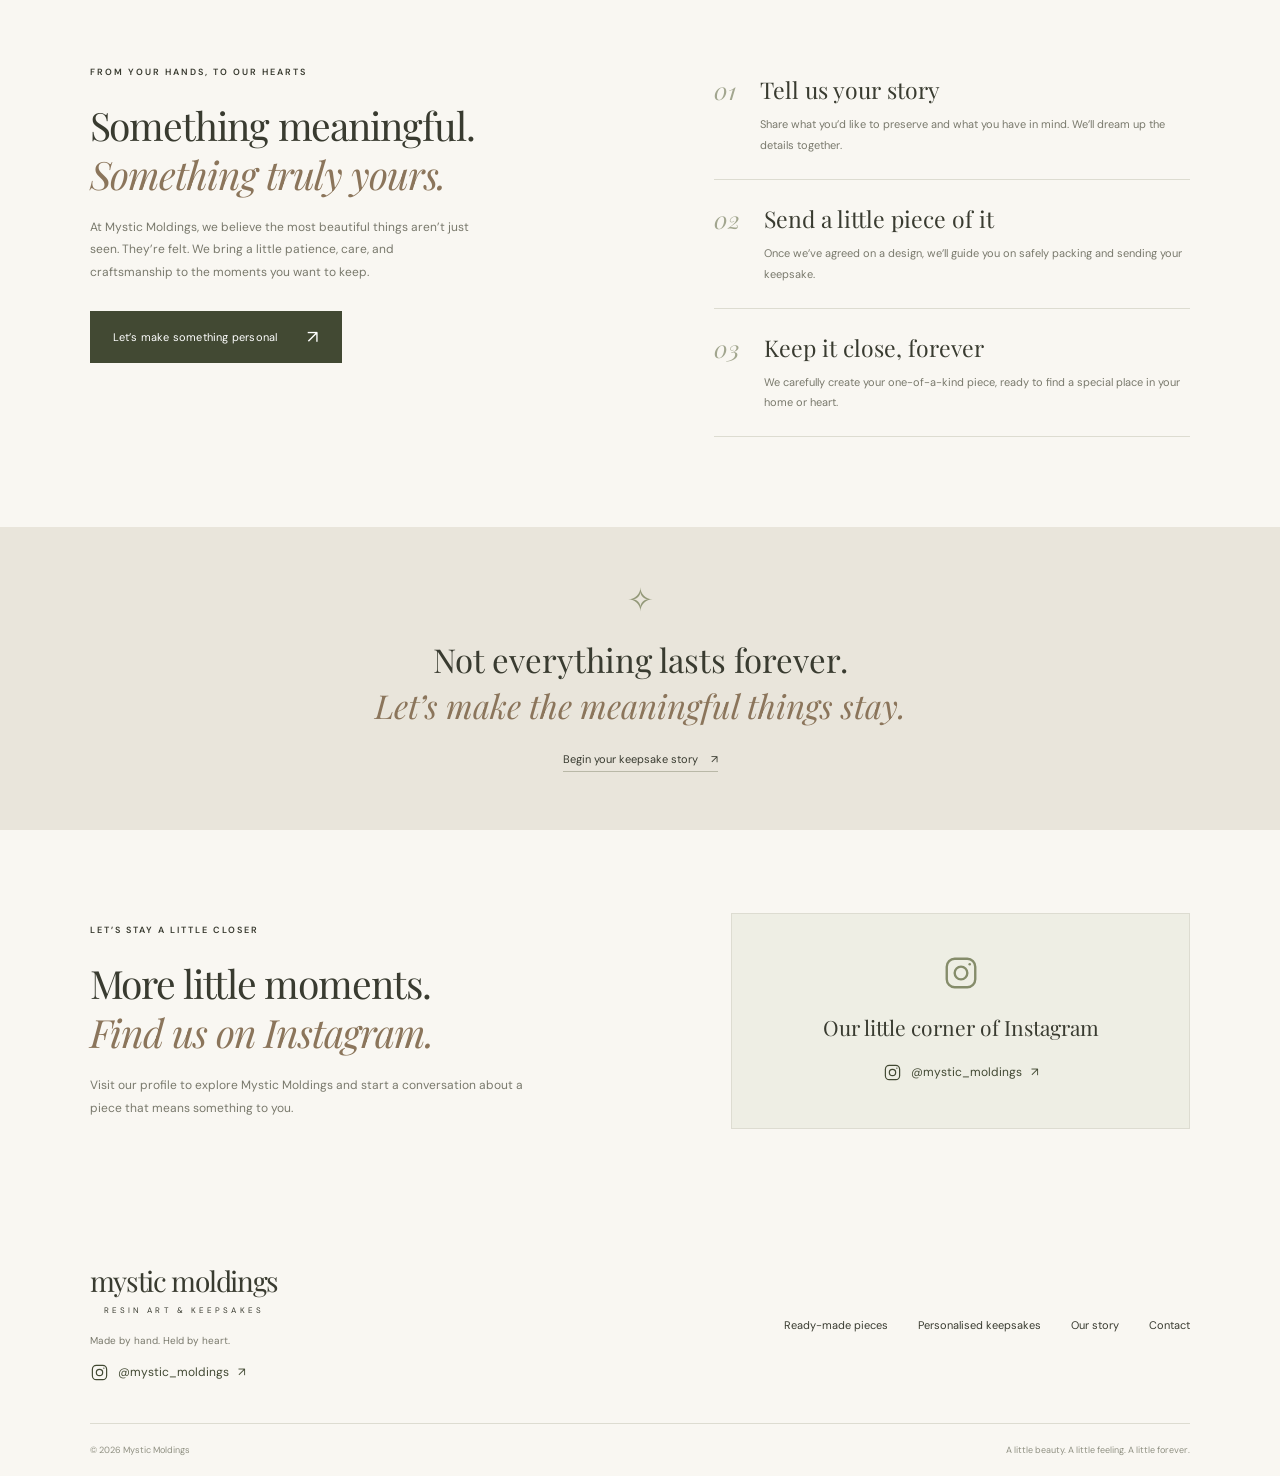
==== commit 031e9b17: "Link Instagram profile throughout storefront and enquiry flows" ====
--- a/index.html
+++ b/index.html
@@ -12,7 +12,8 @@
 <section class="keepsakes section" id="keepsakes"><div class="section-top"><div><p class="eyebrow">BECAUSE IT WAS NEVER JUST A FLOWER</p><h2>A little keepsake.<br><em>A whole lot of meaning.</em></h2></div><p>Every memory has a story.<br>Here’s how yours could live on.</p></div><div class="story-grid"><article class="story-card"><div class="story-image"><img src="https://images.unsplash.com/photo-1519741497674-611481863552?auto=format&fit=crop&w=800&q=85" alt="Flowers and warm lights at a wedding celebration" loading="lazy"><span>THE WEDDING KEEPSAKE</span></div><h3>From “I do” to always.</h3><p>The varmala from your wedding. The bouquet you held a little tighter. A piece of that beautiful beginning, preserved for all the days ahead.</p><button class="story-link" data-keepsake="Wedding flowers / varmala">Preserve your wedding flowers <span>↗</span></button></article><article class="story-card"><div class="story-image"><img src="https://images.unsplash.com/photo-1497250681960-ef046c08a56e?auto=format&fit=crop&w=800&q=85" alt="Delicate botanical leaves in soft natural light" loading="lazy"><span>THE JUST-BECAUSE FLOWER</span></div><h3>It was never just a rose.</h3><p>A first date. A thoughtful surprise. A flower from someone who knew exactly what to say without saying a word. Some gestures deserve forever.</p><button class="story-link" data-keepsake="Rose / flower bouquet">Keep a special flower <span>↗</span></button></article><article class="story-card"><div class="story-image"><img src="https://images.unsplash.com/photo-1543466835-00a7907e9de1?auto=format&fit=crop&w=800&q=85" alt="A beloved dog enjoying the outdoors" loading="lazy"><span>THE FOREVER COMPANION</span></div><h3>Little paws. Lasting love.</h3><p>A tiny tuft of fur, a lifetime of unconditional love. A gentle reminder of the companion who made your world a softer, happier place.</p><button class="story-link" data-keepsake="Pet hair keepsake">Honour your little companion <span>↗</span></button></article></div><p class="story-disclaimer">Stories shown are illustrative inspirations, not customer accounts. Your story will always be yours to share.</p></section>
 <section class="process section" id="about"><div class="process-intro"><p class="eyebrow">FROM YOUR HANDS, TO OUR HEARTS</p><h2>Something meaningful.<br><em>Something truly yours.</em></h2><p>At Mystic Moldings, we believe the most beautiful things aren’t just seen. They’re felt. We bring a little patience, care, and craftsmanship to the moments you want to keep.</p><button class="button dark" data-keepsake="Other special keepsake">Let’s make something personal <span>↗</span></button></div><div class="steps"><div><span>01</span><article><h3>Tell us your story</h3><p>Share what you’d like to preserve and what you have in mind. We’ll dream up the details together.</p></article></div><div><span>02</span><article><h3>Send a little piece of it</h3><p>Once we’ve agreed on a design, we’ll guide you on safely packing and sending your keepsake.</p></article></div><div><span>03</span><article><h3>Keep it close, forever</h3><p>We carefully create your one-of-a-kind piece, ready to find a special place in your home or heart.</p></article></div></div></section>
 <section class="closing"><span>✧</span><p>Not everything lasts forever.<br><em>Let’s make the meaningful things stay.</em></p><button class="text-link" data-keepsake="Other special keepsake">Begin your keepsake story <span>↗</span></button></section>
-</main><footer><div><a class="wordmark" href="#">mystic moldings<span>RESIN ART & KEEPSAKES</span></a><p>Made by hand. Held by heart.</p></div><div class="footer-links"><a href="#shop">Ready-made pieces</a><a href="#keepsakes">Personalised keepsakes</a><a href="#about">Our story</a><a href="contact.html">Contact</a></div><div class="footer-bottom"><span>© <span id="year"></span> Mystic Moldings</span><span>A little beauty. A little feeling. A little forever.</span></div></footer>
+<section class="instagram-section section" aria-labelledby="instagram-title"><div><p class="eyebrow">LET’S STAY A LITTLE CLOSER</p><h2 id="instagram-title">More little moments.<br><em>Find us on Instagram.</em></h2><p>Visit our profile to explore Mystic Moldings and start a conversation about a piece that means something to you.</p></div><div class="instagram-invite"><svg viewBox="0 0 24 24" fill="none" stroke="currentColor" stroke-width="1.5" aria-hidden="true"><rect x="3" y="3" width="18" height="18" rx="5"/><circle cx="12" cy="12" r="4"/><circle cx="17.5" cy="6.5" r=".8" fill="currentColor" stroke="none"/></svg><p>Our little corner of Instagram</p><a class="instagram-link" href="https://www.instagram.com/mystic_moldings/" target="_blank" rel="noopener noreferrer" aria-label="Mystic Moldings on Instagram (opens in a new tab)"><svg viewBox="0 0 24 24" fill="none" stroke="currentColor" stroke-width="1.5" aria-hidden="true"><rect x="3" y="3" width="18" height="18" rx="5"/><circle cx="12" cy="12" r="4"/><circle cx="17.5" cy="6.5" r=".8" fill="currentColor" stroke="none"/></svg><span>@mystic_moldings</span><span aria-hidden="true">↗</span></a></div></section>
+</main><footer><div><a class="wordmark" href="#">mystic moldings<span>RESIN ART & KEEPSAKES</span></a><p>Made by hand. Held by heart.</p><a class="instagram-link" href="https://www.instagram.com/mystic_moldings/" target="_blank" rel="noopener noreferrer" aria-label="Mystic Moldings on Instagram (opens in a new tab)"><svg viewBox="0 0 24 24" fill="none" stroke="currentColor" stroke-width="1.5" aria-hidden="true"><rect x="3" y="3" width="18" height="18" rx="5"/><circle cx="12" cy="12" r="4"/><circle cx="17.5" cy="6.5" r=".8" fill="currentColor" stroke="none"/></svg><span>@mystic_moldings</span><span aria-hidden="true">↗</span></a></div><div class="footer-links"><a href="#shop">Ready-made pieces</a><a href="#keepsakes">Personalised keepsakes</a><a href="#about">Our story</a><a href="contact.html">Contact</a></div><div class="footer-bottom"><span>© <span id="year"></span> Mystic Moldings</span><span>A little beauty. A little feeling. A little forever.</span></div></footer>
 <dialog id="bag-dialog"><div class="dialog-heading"><h2>Your bag <em id="bag-title-count"></em></h2><button class="close" data-close aria-label="Close shopping bag">×</button></div><div id="bag-items"></div><div id="bag-total"></div><p class="dialog-note">This is a collection preview. Checkout will be available when the shop launches.</p><button class="button dark full" data-close>Continue exploring <span>→</span></button></dialog>
-<dialog id="custom-dialog"><div class="dialog-heading"><h2>Start <em>your story.</em></h2><button class="close" data-close aria-label="Close personalisation form">×</button></div><p class="form-intro">A few little details to imagine your one-of-a-kind keepsake.</p><form id="custom-form"><label>Your name<input name="name" required maxlength="80" autocomplete="name" placeholder="What should we call you?"></label><label>Email address<input name="email" type="email" required autocomplete="email" placeholder="you@example.com"></label><label>What would you like to preserve?<select name="keepsake"><option>Wedding flowers / varmala</option><option>Rose / flower bouquet</option><option>Pet hair keepsake</option><option>Other special keepsake</option></select></label><label>A little about your idea<textarea name="story" rows="3" maxlength="2000" placeholder="A favourite shape, a meaningful detail, or the story behind it…"></textarea></label><p class="dialog-note">The enquiry service isn’t connected yet. You can download your details to keep and share later. Nothing is sent or stored online.</p><button class="button dark full" type="submit">Download my enquiry <span>↓</span></button><p id="form-status" role="status"></p></form></dialog><div class="toast" id="toast" role="status"></div><script src="script.js"></script>
+<dialog id="custom-dialog"><div class="dialog-heading"><h2>Start <em>your story.</em></h2><button class="close" data-close aria-label="Close personalisation form">×</button></div><p class="form-intro">A few little details to imagine your one-of-a-kind keepsake.</p><form id="custom-form"><label>Your name<input name="name" required maxlength="80" autocomplete="name" placeholder="What should we call you?"></label><label>Email address<input name="email" type="email" required autocomplete="email" placeholder="you@example.com"></label><label>What would you like to preserve?<select name="keepsake"><option>Wedding flowers / varmala</option><option>Rose / flower bouquet</option><option>Pet hair keepsake</option><option>Other special keepsake</option></select></label><label>A little about your idea<textarea name="story" rows="3" maxlength="2000" placeholder="A favourite shape, a meaningful detail, or the story behind it…"></textarea></label><p class="dialog-note">This form saves a draft only. Download your idea, then visit <a href="https://www.instagram.com/mystic_moldings/" target="_blank" rel="noopener noreferrer">@mystic_moldings on Instagram ↗</a> to share it in a message. Nothing is sent automatically.</p><button class="button dark full" type="submit">Download my enquiry <span>↓</span></button><p id="form-status" role="status"></p></form></dialog><div class="toast" id="toast" role="status"></div><script src="script.js"></script>
 </body></html>
--- a/styles.css
+++ b/styles.css
@@ -25,3 +25,16 @@
 .contact-faq details p{font-size:12px;line-height:1.9;color:var(--muted);margin:15px 0 0}
 @media(max-width:1000px){.contact-layout{gap:35px}.contact-form-row{grid-template-columns:1fr;gap:0}.contact-form-panel{padding:26px}.header nav{gap:17px}}
 @media(max-width:700px){.contact-intro{padding:43px 6%}.contact-intro .eyebrow{font-size:8px}.contact-layout{grid-template-columns:1fr;gap:35px}.contact-form-panel{padding:23px}.contact-form-panel h2{font-size:29px}.contact-faq{padding-top:0}.header nav{flex-wrap:wrap;gap:15px}.contact-faq summary{font-size:18px}}
+/* Instagram profile and contact links */
+.instagram-link{display:inline-flex;align-items:center;gap:9px;font-size:12px;line-height:1.6;color:var(--olive);padding-block:6px}
+.instagram-link svg{width:19px;height:19px;flex-shrink:0}
+.instagram-link:hover span:first-of-type{text-decoration:underline;text-underline-offset:4px}
+.instagram-section{display:grid;grid-template-columns:1.3fr 1fr;align-items:center;gap:45px}
+.instagram-section>div>p:last-child{font-size:12px;line-height:1.9;color:var(--muted);max-width:440px;margin-bottom:0}
+.instagram-invite{text-align:center;background:#eeeee4;padding:40px 24px;border:1px solid var(--line)}
+.instagram-invite>svg{width:38px;height:38px;color:#858c6a;margin-bottom:17px}
+.instagram-invite>p{font-family:var(--serif);font-size:21px;margin-bottom:16px}
+.instagram-contact>span>svg{width:25px;height:25px}
+.contact-instagram-action{margin-top:20px}
+.form-intro a,.dialog-note a{text-decoration:underline;text-underline-offset:3px;color:var(--olive)}
+@media(max-width:700px){.instagram-section{grid-template-columns:1fr;gap:25px}.instagram-invite{padding:30px 20px}}
